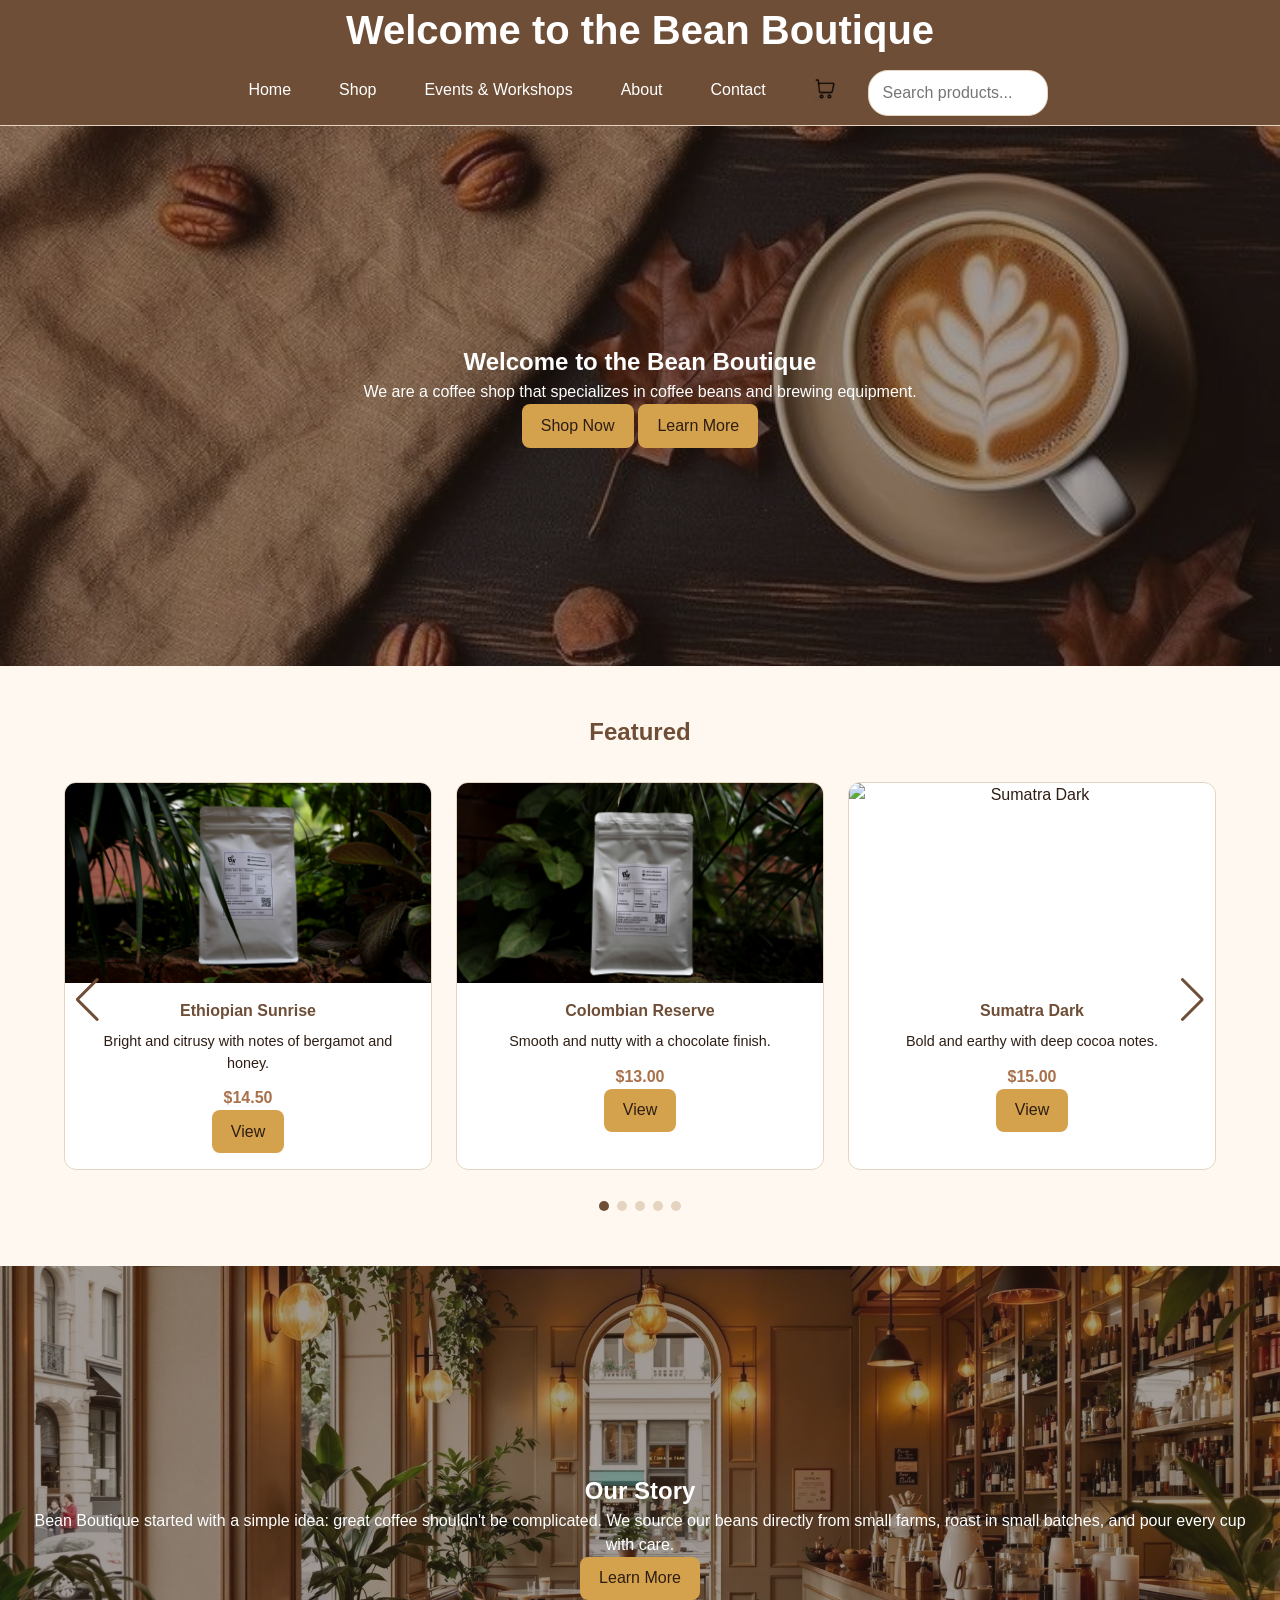
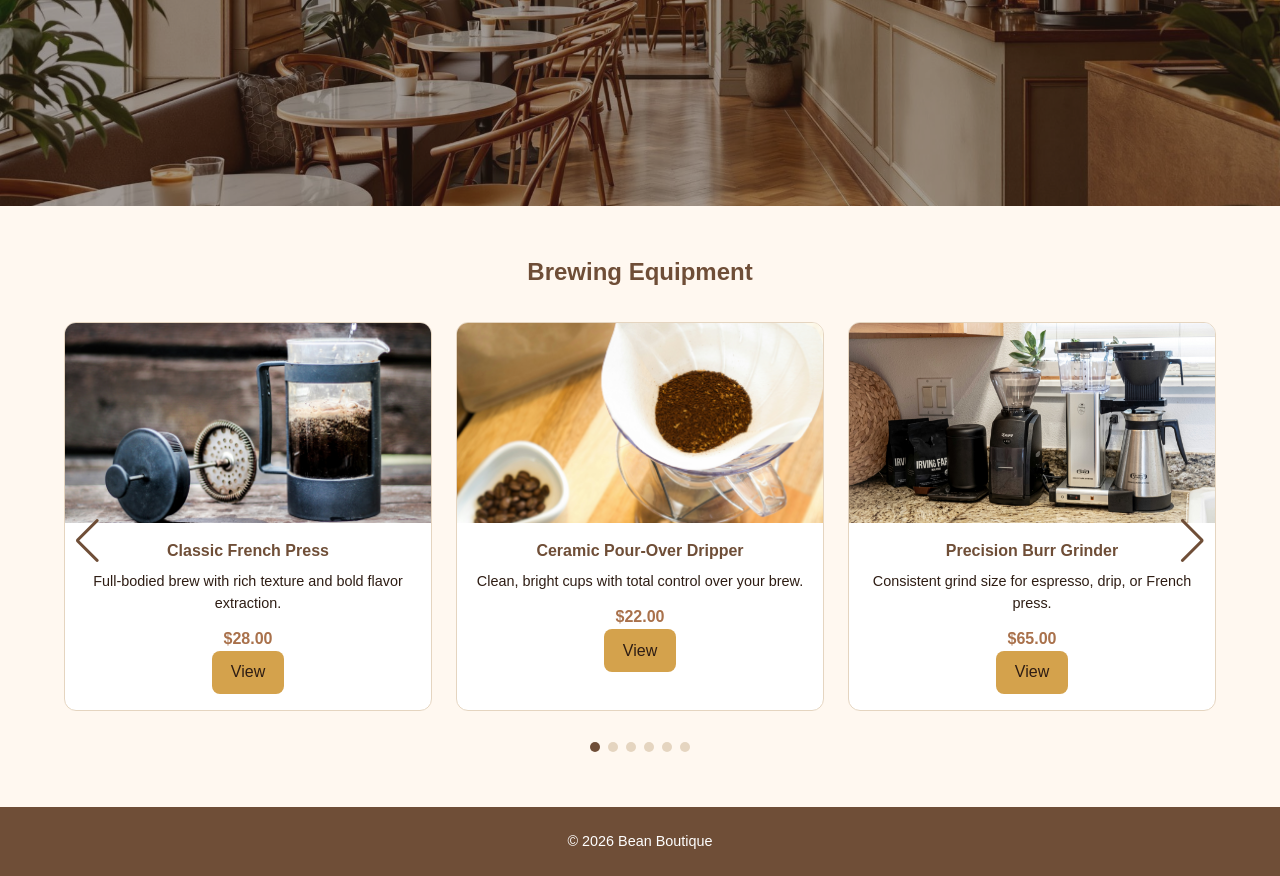
==== index.html @ f51b010d "first commit" ====
<!DOCTYPE html>
<html lang="en">
<head>
    <meta charset="UTF-8">
    <meta name="viewport" content="width=device-width, initial-scale=1.0">
    <title>Bean Boutique - Coffee Shop</title>
    <link rel="stylesheet" href="https://cdn.jsdelivr.net/npm/swiper@11/swiper-bundle.min.css">
    <link rel="stylesheet" href="style.css">
</head>
<body>
    <header class="site-header">
        <h1 class="header-title">Welcome to the Bean Boutique</h1>
        <nav>
            <ul>
                <li><a href="index.html">Home</a></li>
                <li class="dropdown">
                    <a href="shop.html">Shop</a>
                    <ul class="dropdown-menu">
                        <li><a href="shop.html#coffee-section">Coffee Beans</a></li>
                        <li><a href="shop.html#brew-section">Brewing Equipment</a></li>
                    </ul>
                </li>
                <li><a href="events.html">Events & Workshops</a></li>
                <li><a href="about.html">About</a></li>
                <li><a href="contact.html">Contact</a></li>
                <li>
                    <a href="cart.html" class="cart-link">
                        <img src="icons/cart.png" alt="Cart">
                        <span class="cart-badge">0</span>
                    </a>
                </li>
            </ul>
    
            <form id="shop-search-form" class="nav-search">
                <input type="text" id="shop-search" placeholder="Search products..." autocomplete="off">
            </form>
        </nav>
    </header>
<main>

    <section class="hero-section">
        <img src="images/cappuccino.jpg" alt="Hero Image" class="hero-image">
        <div class="hero-content">
            <h2 class="hero-title">Welcome to the Bean Boutique</h2>
            <p class="hero-description">We are a coffee shop that specializes in coffee beans and brewing equipment.</p>
            <a href="shop.html" class="hero-button">Shop Now</a>
            <a href="about.html" class="hero-button">Learn More</a>
        </div>
    </section>

    <section class="featured-section">
        <h2 class="feature-header">Featured</h2>

                    <!-- COFFEE SLIDE SHOW -->

            <div class="swiper featured-swiper">
                <div class="swiper-wrapper">

                    <div class="swiper-slide">
                        <div class="feature-card" data-id="ethiopian-sunrise">
                            <img src="images/ivan-yeo1.jpg" alt="Ethiopian Sunrise Coffee">
                            <h4 class="feature-cardtitle">Ethiopian Sunrise</h4>
                            <p class="feature-description">Bright and citrusy with notes of bergamot and honey.</p>
                            <p class="feature-price">$14.50</p>
                            <a href="shop.html" class="feature-button">View</a>
                        </div>
                    </div>

                    <div class="swiper-slide">
                        <div class="feature-card" data-id="colombian-reserve">
                            <img src="images/ivan-yeo2.jpg" alt="Colombian Reserve Coffee">
                            <h4 class="feature-cardtitle">Colombian Reserve</h4>
                            <p class="feature-description">Smooth and nutty with a chocolate finish.</p>
                            <p class="feature-price">$13.00</p>
                            <a href="shop.html" class="feature-button">View</a>
                        </div>
                    </div>

                    <div class="swiper-slide">
                        <div class="feature-card" data-id="sumatra-dark">
                            <img src="images/unsplash.jpg" alt="Sumatra Dark">
                            <h4 class="feature-cardtitle">Sumatra Dark</h4>
                            <p class="feature-description">Bold and earthy with deep cocoa notes.</p>
                            <p class="feature-price">$15.00</p>
                            <a href="shop.html" class="feature-button">View</a>
                        </div>
                    </div>

                    <div class="swiper-slide">
                        <div class="feature-card" data-id="house-blend">
                            <img src="images/battlecreek-coffee.jpg" alt="House Blend Coffee">
                            <h4 class="feature-cardtitle">House Blend</h4>
                            <p class="feature-description">Our signature blend — rich, smooth, and easy to drink any time of day.</p>
                            <p class="feature-price">$12.00</p>
                            <a href="shop.html" class="feature-button">View</a>
                        </div>
                    </div>

                    <div class="swiper-slide">
                        <div class="feature-card" data-id="decaf-delight">
                            <img src="images/battlecreek2.jpg" alt="Decaf Coffee">
                            <h4 class="feature-cardtitle">Decaf Delight</h4>
                            <p class="feature-description">All the flavor, none of the caffeine — smooth with a mellow sweetness.</p>
                            <p class="feature-price">$13.50</p>
                            <a href="shop.html" class="feature-button">View</a>
                        </div>
                    </div>
                </div>
                <div class="swiper-pagination"></div>
                <div class="swiper-button-prev"></div>
                <div class="swiper-button-next"></div>
            </div>
    </section>

    <section class="about-teaser">
        <img src="images/cozy-cafe.jpg" alt="Bean Boutique café interior" class="hero-image">
        <div class="hero-content">
            <h2 class="hero-title">Our Story</h2>
            <p class="hero-description">Bean Boutique started with a simple idea: great coffee shouldn't be complicated.
            We source our beans directly from small farms, roast in small batches, and pour every
            cup with care.</p>
            <a href="about.html" class="hero-button">Learn More</a>
        </div>
    </section>


    <section class="brew-section">
        <h2 class="feature-header">Brewing Equipment</h2>
    
        <div class="swiper brew-swiper">
            <div class="swiper-wrapper">

                <div class="swiper-slide">
                    <div class="feature-card" data-id="classic-french-press">
                        <img src="images/french-press.jpg" alt="Classic French Press">
                        <h4 class="feature-cardtitle">Classic French Press</h4>
                        <p class="feature-description">Full-bodied brew with rich texture and bold flavor extraction.</p>
                        <p class="feature-price">$28.00</p>
                        <a href="shop.html" class="feature-button">View</a>
                    </div>
                </div>


                <div class="swiper-slide">
                    <div class="feature-card" data-id="ceramic-pour-over-dripper">
                        <img src="images/pour-over.jpg" alt="Ceramic Pour-Over Dripper">
                        <h4 class="feature-cardtitle">Ceramic Pour-Over Dripper</h4>
                        <p class="feature-description">Clean, bright cups with total control over your brew.</p>
                        <p class="feature-price">$22.00</p>
                        <a href="shop.html" class="feature-button">View</a>
                    </div>
                </div>


                <div class="swiper-slide">
                    <div class="feature-card" data-id="precision-burr-grinder">
                        <img src="images/burr.jpg" alt="Precision Burr Grinder">
                        <h4 class="feature-cardtitle">Precision Burr Grinder</h4>
                        <p class="feature-description">Consistent grind size for espresso, drip, or French press.</p>
                        <p class="feature-price">$65.00</p>
                        <a href="shop.html" class="feature-button">View</a>
                    </div>
                </div>


                <div class="swiper-slide">
                    <div class="feature-card" data-id="compact-espresso-machine">
                        <img src="images/espresso-machine.jpg" alt="Compact Espresso Machine">
                        <h4 class="feature-cardtitle">Compact Espresso Machine</h4>
                        <p class="feature-description">Café-quality espresso and lattes from your own kitchen.</p>
                        <p class="feature-price">$189.00</p>
                        <a href="shop.html" class="feature-button">View</a>
                    </div>
                </div>


                <div class="swiper-slide">
                    <div class="feature-card" data-id="stovetop-moka-pot">
                        <img src="images/moka-pot.jpg" alt="Stovetop Moka Pot">
                        <h4 class="feature-cardtitle">Stovetop Moka Pot</h4>
                        <p class="feature-description">Strong, traditional Italian-style coffee on any stovetop.</p>
                        <p class="feature-price">$24.00</p>
                        <a href="shop.html" class="feature-button">View</a>
                    </div>
                </div>


                <div class="swiper-slide">
                    <div class="feature-card" data-id="digital-coffee-scale">
                        <img src="images/digital-scale.jpg" alt="Digital Coffee Scale">
                        <h4 class="feature-cardtitle">Digital Coffee Scale</h4>
                        <p class="feature-description">Nail your ratio every time for a perfectly balanced brew.</p>
                        <p class="feature-price">$19.00</p>
                        <a href="shop.html" class="feature-button">View</a>
                    </div>
                </div>
    
            </div>
    
            <div class="swiper-pagination"></div>
            <div class="swiper-button-prev"></div>
            <div class="swiper-button-next"></div>
        </div>
    </section>
</main>
<footer>
        <p>&copy; 2026 Bean Boutique</p>
</footer>


<script src="https://cdn.jsdelivr.net/npm/swiper@11/swiper-bundle.min.js"></script>
<script src="script.js"></script>
<script>
const featuredSwiper = new Swiper('.featured-swiper', {
    slidesPerView: 1,
    spaceBetween: 24,
    loop: true,
    noSwiping: true,
    noSwipingClass: 'feature-button',
    autoplay: {
        delay: 4000,
        disableOnInteraction: false,
    },
    pagination: {
        el: '.featured-swiper .swiper-pagination',
        clickable: true,
    },
    navigation: {
        nextEl: '.featured-swiper .swiper-button-next',
        prevEl: '.featured-swiper .swiper-button-prev',
    },
    breakpoints: {
        640: { slidesPerView: 2 },
        1024: { slidesPerView: 3 },
    },
});

const brewSwiper = new Swiper('.brew-swiper', {
    slidesPerView: 1,
    spaceBetween: 24,
    loop: true,
    noSwiping: true,
    noSwipingClass: 'feature-button',
    autoplay: {
        delay: 4000,
        disableOnInteraction: false,
    },
    pagination: {
        el: '.brew-swiper .swiper-pagination',
        clickable: true,
    },
    navigation: {
        nextEl: '.brew-swiper .swiper-button-next',
        prevEl: '.brew-swiper .swiper-button-prev',
    },
    breakpoints: {
        640: { slidesPerView: 2 },
        1024: { slidesPerView: 3 },
    },
});

</script>
</body>
</html>
---- style.css ----
/* STRUCTURE
0. Absolutes
1. Main functions (header, nav, main, footer)
2. Reusable components (buttons, cards, forms, etc.)
    2.1 Buttons
    2.2 Hero Section
    2.3 Dropdown Menu
    2.4 Featured Section
    2.5 Cart
    2.6 Shop
    2.7 About Teaser
    2.
3. Layout (grid, flexbox, etc.)
4. Page-specific styles (index, shop, events, about, contact)
5. Animations and transitions
6. Media queries for responsive design
7. Print styles
8. Accessibility features
9. Performance optimization */

/* GENERAL STYLES */

:root {
    --color-bg: #FFF8F0;
    --color-bg-alt: #F5EBDD;
    --color-text: #2E1D14;
    --color-primary: #6F4E37;
    --color-secondary: #C08552;
    --color-accent: #A9714B;
    --color-cta: #D4A24C;
    --color-white: #FFFFFF;
    --color-border: #E5D5C0;
    --color-danger: #B23A2E;
    --font-body: 'Montserrat', 'Satoshi', sans-serif;
}

body {
    background: var(--color-bg);
    color: var(--color-text);
    font-family: var(--font-body);
    line-height: 1.5;
    min-height: 100vh;
    display: flex;
    flex-direction: column;
}

img {
    max-width: 100%;
    display: block;
}

a {
    color: inherit;
    text-decoration: none;
}

main {
    flex: 1;
}

footer {
    text-align: center;
    padding: 1.5rem;
    background: var(--color-primary);
    color: var(--color-white);
    font-size: 0.9rem;
}

/* 0. RESET */
* {
    margin: 0;
    padding: 0;
    box-sizing: border-box;
}

html, body {
    width: 100%;
    overflow-x: hidden;
}

/* 1. MAIN FUNCTIONS (header, nav, main, footer) */

.site-header {
    position: sticky;
    top: 0;
    z-index: 50;
    display: flex;
    flex-direction: column;
    align-items: center;
    background: var(--color-primary);
    border-bottom: 1px solid var(--color-border);
}

.header-title {
    color: var(--color-white);
    font-size: 2.5rem;
    text-align: center;
    margin: 0;
}

nav {
    display: flex;
    align-items: center;
    justify-content: space-between;
    gap: 1rem;
    padding: 8px 16px;
}

.nav-search {
    flex-shrink: 0;
}

.nav-search input {
    padding: 0.5rem 0.9rem;
    border-radius: 20px;
    border: 1px solid var(--color-border);
    background: var(--color-white);
    color: var(--color-text);
    font: inherit;
    width: 180px;
    transition: width 0.3s ease, box-shadow 0.3s ease;
}

.nav-search input:focus {
    outline: none;
    width: 220px;
    box-shadow: 0 0 0 3px rgba(255, 255, 255, 0.25);
}

@media (max-width: 700px) {
    nav {
        flex-wrap: wrap;
        justify-content: center;
    }

    .nav-search input {
        width: 100%;
    }
}

nav ul {
    list-style: none;
    display: flex;
    gap: 16px;
    padding: 0;
    margin: 0;
}

nav li {
    position: relative;
}

nav a {
    color: var(--color-white);
    display: block;
    padding: 10px 16px;
}

.dropdown-menu {
    display: none;
    position: absolute;
    top: 100%;
    left: 0;
    min-width: 170px;
    background: var(--color-white);
    border: 1px solid var(--color-border);
    padding: 8px 0;
    z-index: 1000;
}

.dropdown-menu li {
    padding: 0;
}

.dropdown-menu a {
    display: block;
    padding: 8px 12px;
    color: var(--color-text);
}

.dropdown-menu a:hover {
    background: var(--color-bg-alt);
}

.dropdown:hover .dropdown-menu,
.dropdown:focus-within .dropdown-menu {
    display: block;
}

/* 2. REUSABLE COMPONENTS */

/*  Hero Section (shared with about-teaser) */

.hero-section,
.about-teaser {
    position: relative;
    min-height: 60vh;
    display: flex;
    align-items: center;
    justify-content: center;
    overflow: hidden;
}

.hero-image {
    position: absolute;
    inset: 0;
    width: 100%;
    height: 100%;
    object-fit: cover;
    z-index: 0;
}

.hero-section::after,
.about-teaser::after {
    content: "";
    position: absolute;
    inset: 0;
    background: rgba(46, 29, 20, 0.45);
    z-index: 1;
}

.hero-content {
    position: relative;
    z-index: 2;
    text-align: center;
    color: var(--color-white);
    padding: 2rem;
}

/*  Buttons */

.hero-button,
.feature-button {
    position: relative;
    z-index: 2;
    display: inline-block;
    padding: 0.6rem 1.2rem;
    background: var(--color-cta);
    color: var(--color-text);
    border: none;
    border-radius: 8px;
    cursor: pointer;
}

.hero-button:hover,
.feature-button:hover {
    background: var(--color-secondary);
    color: var(--color-white);
}

/*  Featured Section (shared: featured-section / brew-section) */

.featured-section,
.brew-section {
    padding: 3rem 1.5rem;
    max-width: 1200px;
    margin: 0 auto;
}

.feature-header {
    text-align: center;
    margin-bottom: 2rem;
    color: var(--color-primary);
}

.featured-swiper,
.brew-swiper {
    padding-bottom: 3rem;
    --swiper-theme-color: var(--color-primary);
    --swiper-navigation-color: var(--color-primary);
    --swiper-pagination-color: var(--color-primary);
    --swiper-pagination-bullet-inactive-color: var(--color-border);
    --swiper-pagination-bullet-inactive-opacity: 1;
    --swiper-pagination-bullet-size: 10px;
}

.featured-swiper .swiper-slide,
.brew-swiper .swiper-slide {
    height: auto;
}

.featured-swiper .swiper-pagination,
.brew-swiper .swiper-pagination {
    bottom: 0;
}

.featured-swiper .swiper-pagination-bullet,
.brew-swiper .swiper-pagination-bullet {
    background: var(--color-border);
    opacity: 1;
}

.featured-swiper .swiper-pagination-bullet-active,
.brew-swiper .swiper-pagination-bullet-active {
    background: var(--color-primary);
    opacity: 1;
}

.featured-swiper .swiper-button-prev,
.featured-swiper .swiper-button-next,
.brew-swiper .swiper-button-prev,
.brew-swiper .swiper-button-next {
    color: var(--color-primary);
}

/* Card style — shared by feature cards and shop cards */

.feature-card,
.shop-card {
    background: var(--color-white);
    border: 1px solid var(--color-border);
    border-radius: 12px;
    overflow: hidden;
    text-align: center;
    padding-bottom: 1rem;
    height: 100%;
}

.feature-card img,
.shop-card img {
    width: 100%;
    height: 200px;
    object-fit: cover;
}

.feature-cardtitle {
    margin: 1rem 0 0.5rem;
    color: var(--color-primary);
}

.feature-price {
    font-weight: bold;
    color: var(--color-accent);
}

.feature-description {
    font-size: 0.9rem;
    padding: 0 1rem;
    margin-bottom: 0.75rem;
}

/*  Shop */

.shop-section {
    padding: 3rem 1.5rem;
    max-width: 1200px;
    margin: 0 auto;
}

.shop-grid {
    display: grid;
    grid-template-columns: repeat(auto-fill, minmax(260px, 1fr));
    gap: 1.5rem;
}

.shop-title {
    margin: 1rem 0 0.25rem;
    color: var(--color-primary);
}

.shop-tag {
    font-size: 0.8rem;
    color: var(--color-accent);
    margin-bottom: 0.5rem;
}

.shop-description {
    font-size: 0.9rem;
    padding: 0 1rem;
    margin-bottom: 0.75rem;
}

/*  Cart */

.cart-link {
    position: relative;
    display: inline-block;
}

.cart-link img {
    width: 22px;
}

.cart-badge {
    position: absolute;
    top: 2px;
    right: 6px;
    display: none;
    align-items: center;
    justify-content: center;
    min-width: 16px;
    height: 16px;
    padding: 0 4px;
    border-radius: 50%;
    background: var(--color-cta);
    color: var(--color-text);
    font-size: 0.7rem;
    font-weight: bold;
    line-height: 1;
}

.cart-section {
    padding: 3rem 1.5rem;
    max-width: 1000px;
    margin: 0 auto;
}

.cart-empty {
    text-align: center;
    padding: 4rem 1rem;
}

.cart-empty p {
    font-size: 1.1rem;
    margin-bottom: 1.5rem;
    color: var(--color-accent);
}

.cart-table {
    width: 100%;
    border-collapse: collapse;
    background: var(--color-white);
    border: 1px solid var(--color-border);
    border-radius: 12px;
    overflow: hidden;
}

.cart-table th {
    text-align: left;
    background: var(--color-bg-alt);
    color: var(--color-primary);
    padding: 0.9rem 1rem;
    font-size: 0.85rem;
    text-transform: uppercase;
    letter-spacing: 0.03em;
}

.cart-table td {
    padding: 1rem;
    border-top: 1px solid var(--color-border);
    vertical-align: middle;
}

.cart-product {
    display: flex;
    align-items: center;
    gap: 0.75rem;
}

.cart-product img {
    width: 60px;
    height: 60px;
    object-fit: cover;
    border-radius: 8px;
}

.qty-stepper {
    display: inline-flex;
    align-items: center;
    gap: 0.6rem;
    border: 1px solid var(--color-border);
    border-radius: 8px;
    padding: 0.25rem 0.6rem;
}

.qty-btn {
    background: none;
    border: none;
    font-size: 1.1rem;
    color: var(--color-primary);
    cursor: pointer;
    line-height: 1;
    padding: 0.1rem 0.3rem;
}

.qty-btn:hover {
    color: var(--color-secondary);
}

.remove-btn {
    background: none;
    border: none;
    font-size: 1.3rem;
    color: var(--color-accent);
    cursor: pointer;
    line-height: 1;
}

.remove-btn:hover {
    color: var(--color-danger);
}

.cart-cards {
    display: none;
    flex-direction: column;
    gap: 1rem;
}

.cart-item-card {
    display: flex;
    gap: 1rem;
    background: var(--color-white);
    border: 1px solid var(--color-border);
    border-radius: 12px;
    padding: 1rem;
}

.cart-item-card img {
    width: 72px;
    height: 72px;
    object-fit: cover;
    border-radius: 8px;
    flex-shrink: 0;
}

.cart-item-card-details {
    flex: 1;
    display: flex;
    flex-direction: column;
    justify-content: space-between;
    gap: 0.5rem;
}

.cart-item-card-top {
    display: flex;
    justify-content: space-between;
    align-items: flex-start;
    gap: 0.5rem;
}

.cart-item-name {
    font-weight: 600;
    color: var(--color-primary);
}

.cart-item-card-bottom {
    display: flex;
    justify-content: space-between;
    align-items: center;
}

.cart-item-total {
    font-weight: bold;
    color: var(--color-accent);
}

.cart-summary {
    margin-top: 2rem;
    margin-left: auto;
    max-width: 320px;
    background: var(--color-bg-alt);
    border: 1px solid var(--color-border);
    border-radius: 12px;
    padding: 1.5rem;
}

.summary-row {
    display: flex;
    justify-content: space-between;
    padding: 0.4rem 0;
}

.summary-total {
    border-top: 1px solid var(--color-border);
    margin-top: 0.5rem;
    padding-top: 0.75rem;
    font-weight: bold;
    font-size: 1.1rem;
    color: var(--color-primary);
}

.checkout-btn {
    width: 100%;
    margin-top: 1rem;
    border: none;
    font: inherit;
    font-weight: 600;
    cursor: pointer;
}

#cart-toast {
    position: fixed;
    bottom: 24px;
    left: 50%;
    transform: translateX(-50%) translateY(20px);
    background: var(--color-primary);
    color: var(--color-white);
    padding: 0.8rem 1.5rem;
    border-radius: 8px;
    font-size: 0.9rem;
    opacity: 0;
    pointer-events: none;
    transition: opacity 0.3s ease, transform 0.3s ease;
    z-index: 1000;
}

#cart-toast.show {
    opacity: 1;
    transform: translateX(-50%) translateY(0);
    pointer-events: auto;
}


/* About Section */

.about-full {
    text-align: justify;
    padding: 3rem 1.5rem;
    max-width: 800px;
    margin: 0 auto;
}

.about-full h1 {
    color: var(--color-primary);
    margin-bottom: 1.5rem;
    text-align: center;
}

.about-full p {
    margin-bottom: 1rem;
}

.contact-teaser {
    padding: 3rem 1.5rem;
    text-align: center;
    background: var(--color-bg-alt);
}

.contact-teaser h2 {
    color: var(--color-primary);
    margin-bottom: 1rem;
}

.contact-teaser p {
    max-width: 500px;
    margin: 0 auto 1.5rem;
}

/*  Contact Form */

.contact-section {
    display: flex;
    flex-wrap: wrap;
    gap: 3rem;
    padding: 3rem 1.5rem;
    max-width: 1100px;
    margin: 0 auto;
}

.contact-info,
.contact-form {
    flex: 1;
    min-width: 280px;
}

.contact-form form {
    display: flex;
    flex-direction: column;
    gap: 1rem;
}

.contact-form label {
    display: block;
    margin-bottom: 0.3rem;
    font-weight: 600;
    color: var(--color-primary);
}

.contact-form input,
.contact-form textarea {
    width: 100%;
    padding: 0.7rem 0.9rem;
    border: 1px solid var(--color-border);
    border-radius: 8px;
    font: inherit;
    background: var(--color-white);
    color: var(--color-text);
}

.contact-form input:focus,
.contact-form textarea:focus {
    outline: none;
    border-color: var(--color-primary);
}

@media (max-width: 700px) {
    .contact-section {
        flex-direction: column;
    }
}

/* Events & Workshops */

.events-section {
    padding: 3rem 1.5rem;
    max-width: 900px;
    margin: 0 auto;
}

.events-list {
    display: flex;
    flex-direction: column;
    gap: 1.25rem;
}

.event-card {
    display: flex;
    align-items: center;
    gap: 1.5rem;
    background: var(--color-white);
    border: 1px solid var(--color-border);
    border-radius: 12px;
    padding: 1.25rem;
}

.event-date {
    display: flex;
    flex-direction: column;
    align-items: center;
    justify-content: center;
    flex-shrink: 0;
    width: 70px;
    height: 70px;
    background: var(--color-bg-alt);
    border-radius: 10px;
    color: var(--color-primary);
}

.event-day {
    font-size: 1.5rem;
    font-weight: bold;
    line-height: 1;
}

.event-month {
    font-size: 0.8rem;
    text-transform: uppercase;
    letter-spacing: 0.05em;
}

.event-details {
    flex: 1;
}

.event-title {
    margin: 0 0 0.25rem;
    color: var(--color-primary);
}

.event-meta {
    font-size: 0.85rem;
    color: var(--color-accent);
    margin: 0 0 0.5rem;
}

.event-description {
    margin: 0 0 0.5rem;
}

.event-spots {
    font-size: 0.85rem;
    font-weight: 600;
    color: var(--color-secondary);
}

.event-card .feature-button:disabled {
    background: var(--color-border);
    color: var(--color-text);
    cursor: not-allowed;
}

@media (max-width: 600px) {
    .event-card {
        flex-direction: column;
        align-items: flex-start;
        text-align: left;
    }

    .event-card .feature-button {
        width: 100%;
    }
}

/* Reusable form styling — use on any page with a form */
.styled-form {
    display: flex;
    flex-direction: column;
    gap: 1rem;
}

.styled-form label {
    display: block;
    margin-bottom: 0.3rem;
    font-weight: 600;
    color: var(--color-primary);
}

.styled-form input,
.styled-form textarea {
    width: 100%;
    padding: 0.7rem 0.9rem;
    border: 1px solid var(--color-border);
    border-radius: 8px;
    font: inherit;
    background: var(--color-white);
    color: var(--color-text);
}

.styled-form input:focus,
.styled-form textarea:focus {
    outline: none;
    border-color: var(--color-primary);
}

/* Checkout two-column layout */
.checkout-section {
    display: flex;
    flex-wrap: wrap;
    gap: 3rem;
    padding: 3rem 1.5rem;
    max-width: 1100px;
    margin: 0 auto;
}

.checkout-form-col {
    flex: 2;
    min-width: 280px;
}

.checkout-summary-col {
    flex: 1;
    min-width: 260px;
}

.checkout-summary-col h4 {
    color: var(--color-primary);
    margin-bottom: 1rem;
}

#checkout-items {
    margin-bottom: 1rem;
}

@media (max-width: 700px) {
    .checkout-section {
        flex-direction: column-reverse;
    }
}

/* Special Offers */

.offers-section {
    padding: 3rem 1.5rem;
    max-width: 1200px;
    margin: 0 auto;
}

.offers-hero {
    text-align: center;
    margin-bottom: 2.5rem;
}

.offers-hero h1 {
    color: var(--color-primary);
    margin-bottom: 0.5rem;
}

.offers-grid {
    display: grid;
    grid-template-columns: repeat(auto-fit, minmax(260px, 1fr));
    gap: 1.5rem;
}

.offer-card {
    position: relative;
    background: var(--color-white);
    border: 1px solid var(--color-border);
    border-radius: 12px;
    overflow: hidden;
    text-align: center;
    padding-bottom: 1rem;
}

.offer-card img {
    width: 100%;
    height: 200px;
    object-fit: cover;
}

.offer-badge {
    position: absolute;
    top: 12px;
    left: 12px;
    z-index: 2;
    background: var(--color-cta);
    color: var(--color-text);
    font-size: 0.75rem;
    font-weight: bold;
    padding: 0.3rem 0.7rem;
    border-radius: 20px;
}

.offer-expiry {
    font-size: 0.8rem;
    color: var(--color-accent);
    margin-bottom: 0.75rem;
}

/* Search BaR */

.shop-search-wrap {
    display: flex;
    align-items: center;
    gap: 8px;
    max-width: 420px;
    margin: 10px auto;
}

#shop-search {
    flex: 1;
    padding: 10px 14px;
    border: 1px solid var(--color-border);
    border-radius: 20px;
}

.search-btn {
    width: 40px;
    height: 40px;
    border: 1px solid var(--color-border);
    border-radius: 50%;
    background: var(--color-white);
    display: grid;
    place-items: center;
    cursor: pointer;
}

.search-btn img {
    width: 18px;
    height: 18px;
    object-fit: contain;
}

/* Search filtering helpers (used by script.js) */
.hide {
    display: none;
}

.no-results {
    display: none;
    text-align: center;
    padding: 1rem 1.5rem;
    color: var(--color-accent);
    font-weight: 600;
}

/* Subscriptions */

.subscriptions-section {
    padding: 3rem 1.5rem;
    max-width: 1100px;
    margin: 0 auto;
}

.subscriptions-hero {
    text-align: center;
    margin-bottom: 2.5rem;
}

.subscriptions-hero h1 {
    color: var(--color-primary);
    margin-bottom: 0.5rem;
}

.subscription-tiers {
    display: grid;
    grid-template-columns: repeat(auto-fit, minmax(260px, 1fr));
    gap: 1.5rem;
    align-items: start;
}

.sub-card {
    position: relative;
    background: var(--color-white);
    border: 1px solid var(--color-border);
    border-radius: 12px;
    padding: 2rem 1.5rem;
    text-align: center;
}

.sub-popular {
    border: 2px solid var(--color-cta);
    transform: scale(1.03);
}

.sub-badge {
    position: absolute;
    top: -12px;
    left: 50%;
    transform: translateX(-50%);
    background: var(--color-cta);
    color: var(--color-text);
    font-size: 0.75rem;
    font-weight: bold;
    padding: 0.3rem 0.9rem;
    border-radius: 20px;
}

.sub-name {
    color: var(--color-primary);
    margin-bottom: 0.5rem;
}

.sub-price {
    font-size: 2rem;
    font-weight: bold;
    color: var(--color-accent);
    margin-bottom: 1.5rem;
}

.sub-price span {
    font-size: 0.9rem;
    font-weight: normal;
    color: var(--color-text);
}

.sub-features {
    list-style: none;
    padding: 0;
    margin: 0 0 1.5rem;
    text-align: left;
}

.sub-features li {
    padding: 0.5rem 0;
    border-bottom: 1px solid var(--color-border);
}

.sub-features li:last-child {
    border-bottom: none;
}

@media (max-width: 700px) {
    .sub-popular {
        transform: none;
    }
}

/* 6. MEDIA QUERIES */

@media (max-width: 640px) {
    .cart-table {
        display: none;
    }

    .cart-cards {
        display: flex;
    }

    .cart-summary {
        max-width: none;
    }
}
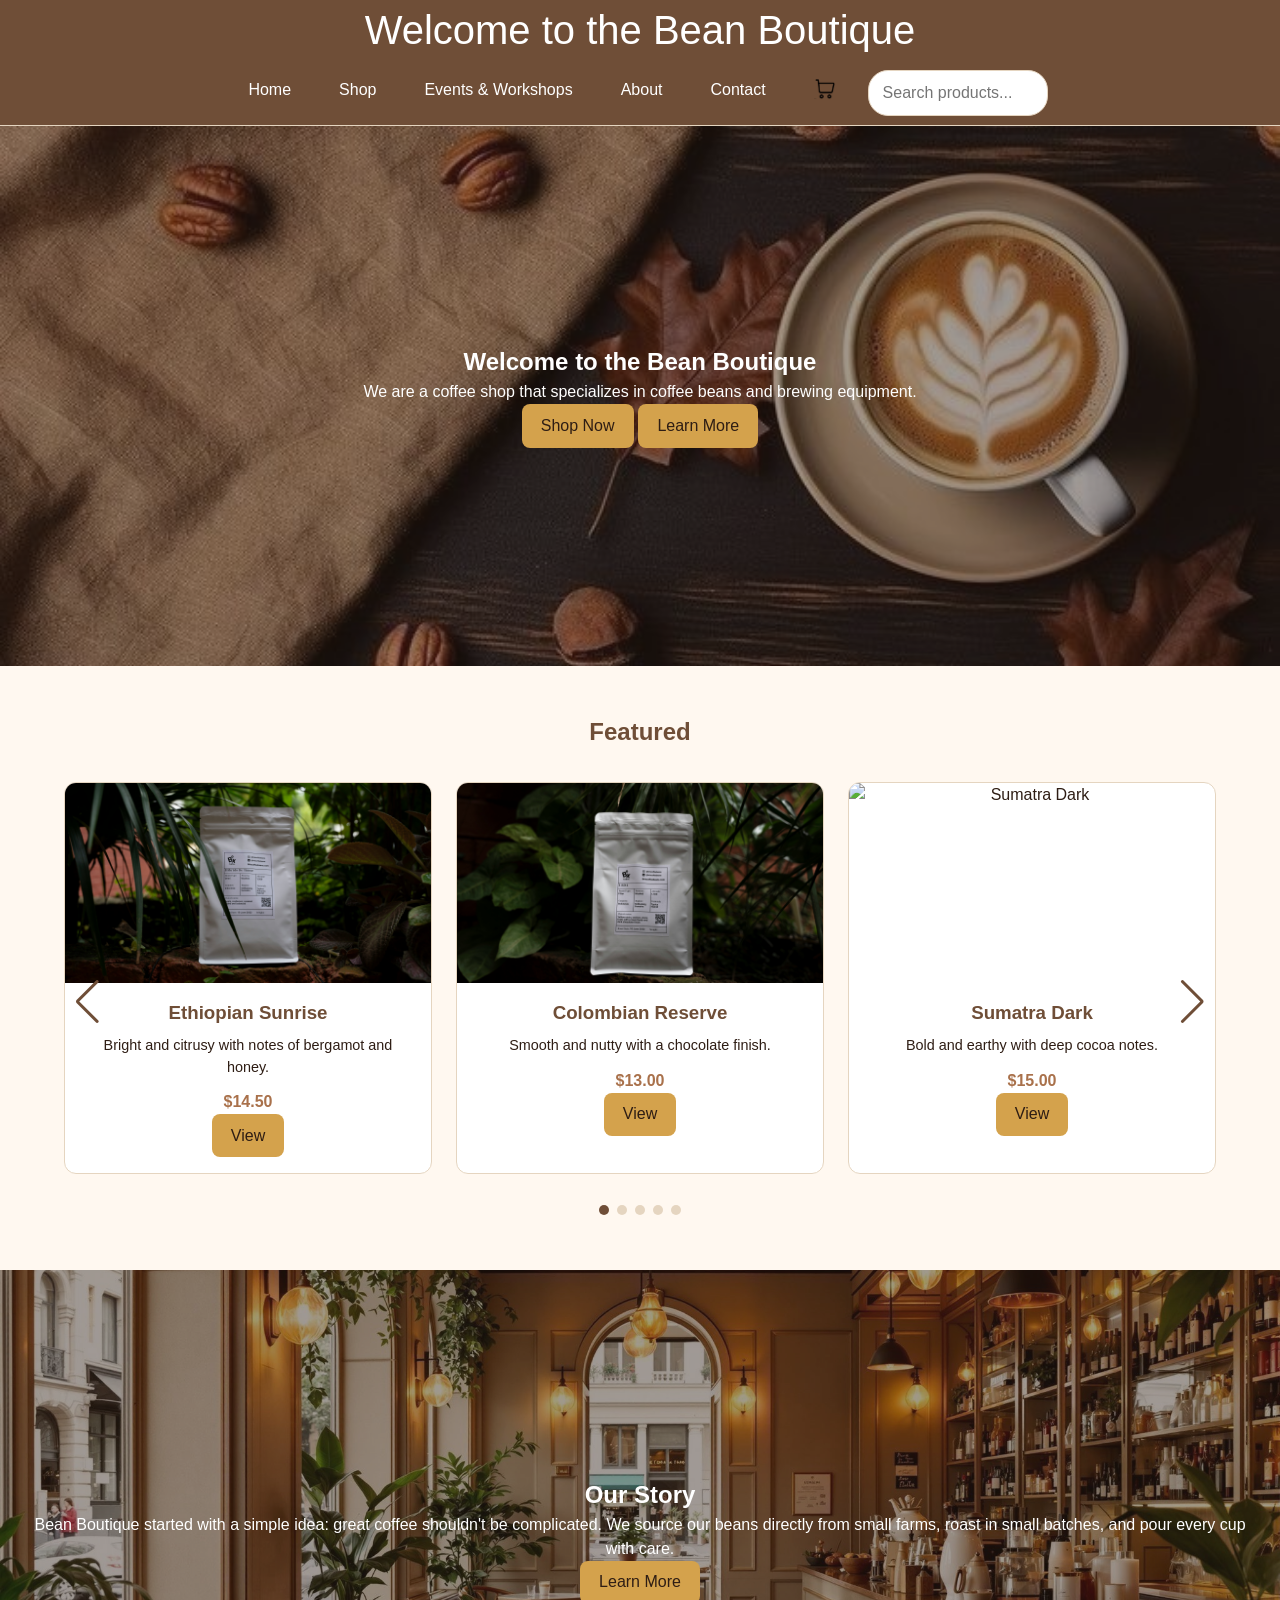
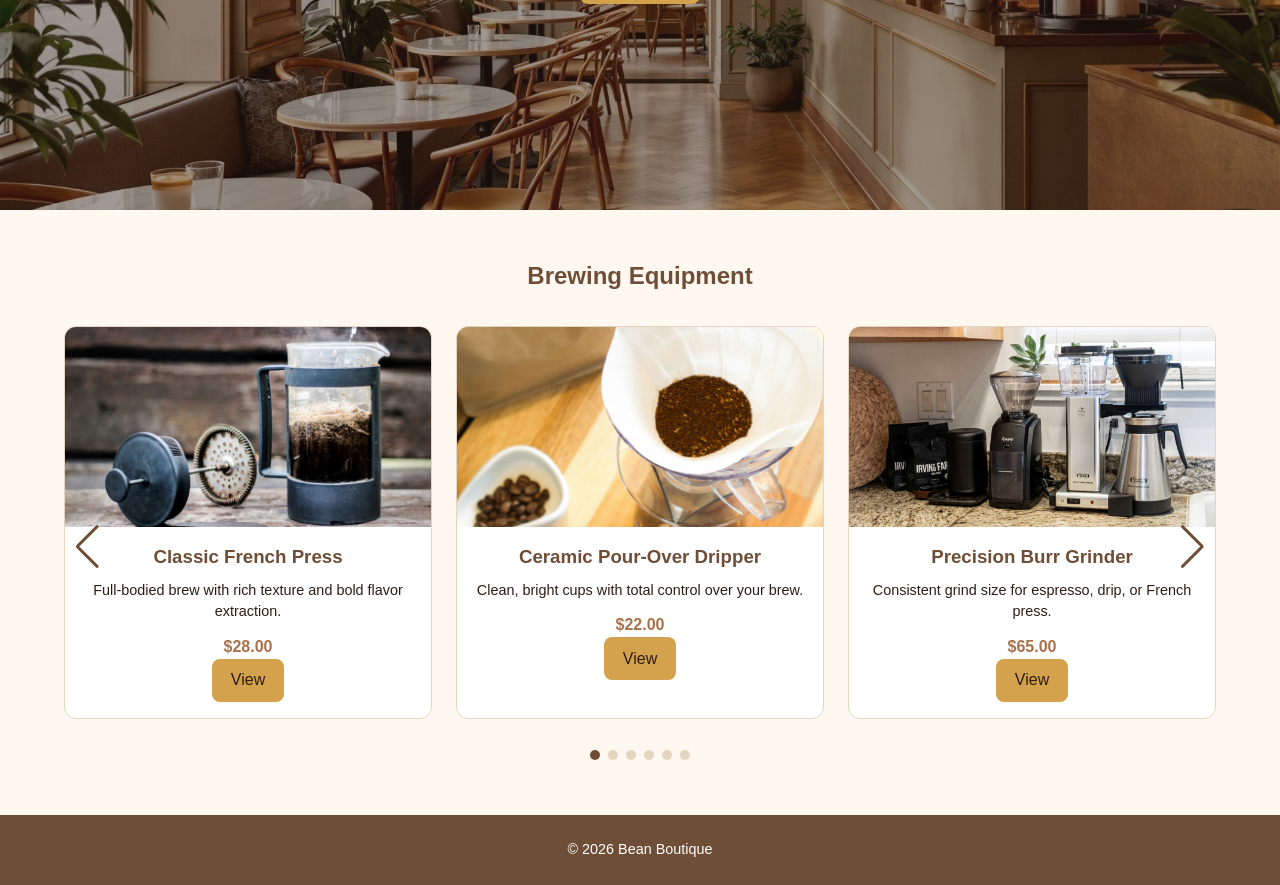
==== commit 2be2f565: "Update Website" ====
--- a/index.html
+++ b/index.html
@@ -9,7 +9,7 @@
 </head>
 <body>
     <header class="site-header">
-        <h1 class="header-title">Welcome to the Bean Boutique</h1>
+        <p class="header-title">Welcome to the Bean Boutique</p>
         <nav>
             <ul>
                 <li><a href="index.html">Home</a></li>
@@ -41,7 +41,7 @@
     <section class="hero-section">
         <img src="images/cappuccino.jpg" alt="Hero Image" class="hero-image">
         <div class="hero-content">
-            <h2 class="hero-title">Welcome to the Bean Boutique</h2>
+            <h1 class="hero-title">Welcome to the Bean Boutique</h1>
             <p class="hero-description">We are a coffee shop that specializes in coffee beans and brewing equipment.</p>
             <a href="shop.html" class="hero-button">Shop Now</a>
             <a href="about.html" class="hero-button">Learn More</a>
@@ -59,7 +59,7 @@
                     <div class="swiper-slide">
                         <div class="feature-card" data-id="ethiopian-sunrise">
                             <img src="images/ivan-yeo1.jpg" alt="Ethiopian Sunrise Coffee">
-                            <h4 class="feature-cardtitle">Ethiopian Sunrise</h4>
+                            <h3 class="feature-cardtitle">Ethiopian Sunrise</h3>
                             <p class="feature-description">Bright and citrusy with notes of bergamot and honey.</p>
                             <p class="feature-price">$14.50</p>
                             <a href="shop.html" class="feature-button">View</a>
@@ -69,7 +69,7 @@
                     <div class="swiper-slide">
                         <div class="feature-card" data-id="colombian-reserve">
                             <img src="images/ivan-yeo2.jpg" alt="Colombian Reserve Coffee">
-                            <h4 class="feature-cardtitle">Colombian Reserve</h4>
+                            <h3 class="feature-cardtitle">Colombian Reserve</h3>
                             <p class="feature-description">Smooth and nutty with a chocolate finish.</p>
                             <p class="feature-price">$13.00</p>
                             <a href="shop.html" class="feature-button">View</a>
@@ -79,7 +79,7 @@
                     <div class="swiper-slide">
                         <div class="feature-card" data-id="sumatra-dark">
                             <img src="images/unsplash.jpg" alt="Sumatra Dark">
-                            <h4 class="feature-cardtitle">Sumatra Dark</h4>
+                            <h3 class="feature-cardtitle">Sumatra Dark</h3>
                             <p class="feature-description">Bold and earthy with deep cocoa notes.</p>
                             <p class="feature-price">$15.00</p>
                             <a href="shop.html" class="feature-button">View</a>
@@ -89,7 +89,7 @@
                     <div class="swiper-slide">
                         <div class="feature-card" data-id="house-blend">
                             <img src="images/battlecreek-coffee.jpg" alt="House Blend Coffee">
-                            <h4 class="feature-cardtitle">House Blend</h4>
+                            <h3 class="feature-cardtitle">House Blend</h3>
                             <p class="feature-description">Our signature blend — rich, smooth, and easy to drink any time of day.</p>
                             <p class="feature-price">$12.00</p>
                             <a href="shop.html" class="feature-button">View</a>
@@ -99,7 +99,7 @@
                     <div class="swiper-slide">
                         <div class="feature-card" data-id="decaf-delight">
                             <img src="images/battlecreek2.jpg" alt="Decaf Coffee">
-                            <h4 class="feature-cardtitle">Decaf Delight</h4>
+                            <h3 class="feature-cardtitle">Decaf Delight</h3>
                             <p class="feature-description">All the flavor, none of the caffeine — smooth with a mellow sweetness.</p>
                             <p class="feature-price">$13.50</p>
                             <a href="shop.html" class="feature-button">View</a>
@@ -133,7 +133,7 @@
                 <div class="swiper-slide">
                     <div class="feature-card" data-id="classic-french-press">
                         <img src="images/french-press.jpg" alt="Classic French Press">
-                        <h4 class="feature-cardtitle">Classic French Press</h4>
+                        <h3 class="feature-cardtitle">Classic French Press</h3>
                         <p class="feature-description">Full-bodied brew with rich texture and bold flavor extraction.</p>
                         <p class="feature-price">$28.00</p>
                         <a href="shop.html" class="feature-button">View</a>
@@ -144,7 +144,7 @@
                 <div class="swiper-slide">
                     <div class="feature-card" data-id="ceramic-pour-over-dripper">
                         <img src="images/pour-over.jpg" alt="Ceramic Pour-Over Dripper">
-                        <h4 class="feature-cardtitle">Ceramic Pour-Over Dripper</h4>
+                        <h3 class="feature-cardtitle">Ceramic Pour-Over Dripper</h3>
                         <p class="feature-description">Clean, bright cups with total control over your brew.</p>
                         <p class="feature-price">$22.00</p>
                         <a href="shop.html" class="feature-button">View</a>
@@ -155,7 +155,7 @@
                 <div class="swiper-slide">
                     <div class="feature-card" data-id="precision-burr-grinder">
                         <img src="images/burr.jpg" alt="Precision Burr Grinder">
-                        <h4 class="feature-cardtitle">Precision Burr Grinder</h4>
+                        <h3 class="feature-cardtitle">Precision Burr Grinder</h3>
                         <p class="feature-description">Consistent grind size for espresso, drip, or French press.</p>
                         <p class="feature-price">$65.00</p>
                         <a href="shop.html" class="feature-button">View</a>
@@ -166,7 +166,7 @@
                 <div class="swiper-slide">
                     <div class="feature-card" data-id="compact-espresso-machine">
                         <img src="images/espresso-machine.jpg" alt="Compact Espresso Machine">
-                        <h4 class="feature-cardtitle">Compact Espresso Machine</h4>
+                        <h3 class="feature-cardtitle">Compact Espresso Machine</h3>
                         <p class="feature-description">Café-quality espresso and lattes from your own kitchen.</p>
                         <p class="feature-price">$189.00</p>
                         <a href="shop.html" class="feature-button">View</a>
@@ -177,7 +177,7 @@
                 <div class="swiper-slide">
                     <div class="feature-card" data-id="stovetop-moka-pot">
                         <img src="images/moka-pot.jpg" alt="Stovetop Moka Pot">
-                        <h4 class="feature-cardtitle">Stovetop Moka Pot</h4>
+                        <h3 class="feature-cardtitle">Stovetop Moka Pot</h3>
                         <p class="feature-description">Strong, traditional Italian-style coffee on any stovetop.</p>
                         <p class="feature-price">$24.00</p>
                         <a href="shop.html" class="feature-button">View</a>
@@ -188,7 +188,7 @@
                 <div class="swiper-slide">
                     <div class="feature-card" data-id="digital-coffee-scale">
                         <img src="images/digital-scale.jpg" alt="Digital Coffee Scale">
-                        <h4 class="feature-cardtitle">Digital Coffee Scale</h4>
+                        <h3 class="feature-cardtitle">Digital Coffee Scale</h3>
                         <p class="feature-description">Nail your ratio every time for a perfectly balanced brew.</p>
                         <p class="feature-price">$19.00</p>
                         <a href="shop.html" class="feature-button">View</a>
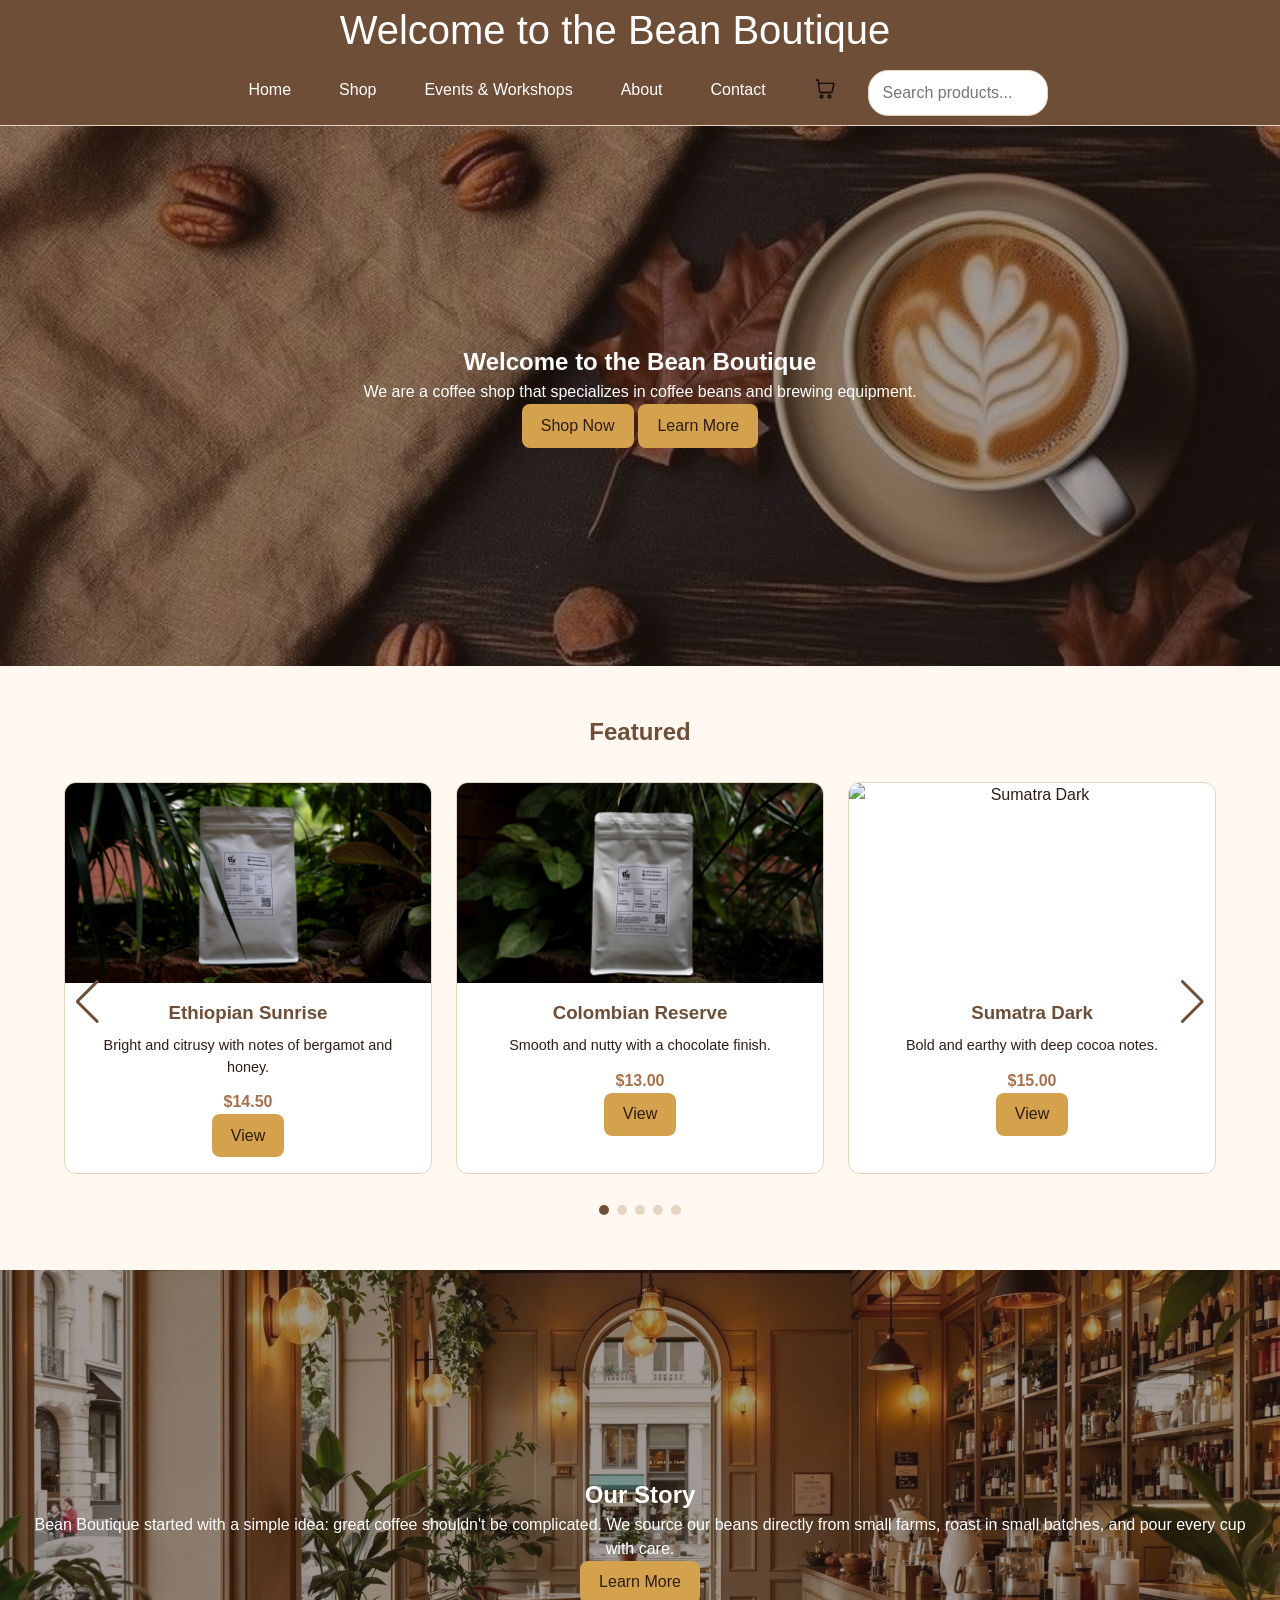
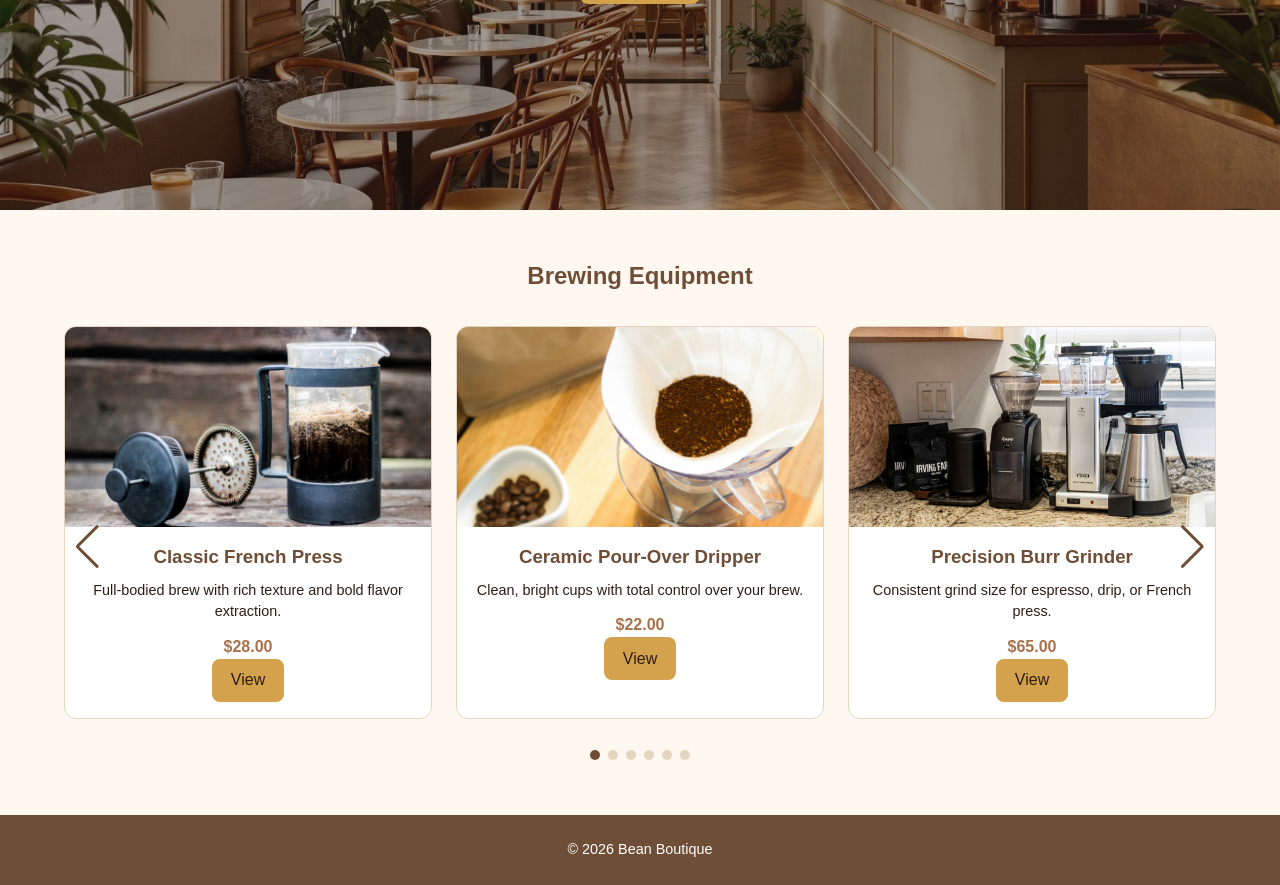
==== commit 85ef06b7: "Add files via upload" ====
--- a/index.html
+++ b/index.html
@@ -1,264 +1,269 @@
-<!DOCTYPE html>
-<html lang="en">
-<head>
-    <meta charset="UTF-8">
-    <meta name="viewport" content="width=device-width, initial-scale=1.0">
-    <title>Bean Boutique - Coffee Shop</title>
-    <link rel="stylesheet" href="https://cdn.jsdelivr.net/npm/swiper@11/swiper-bundle.min.css">
-    <link rel="stylesheet" href="style.css">
-</head>
-<body>
-    <header class="site-header">
-        <p class="header-title">Welcome to the Bean Boutique</p>
-        <nav>
-            <ul>
-                <li><a href="index.html">Home</a></li>
-                <li class="dropdown">
-                    <a href="shop.html">Shop</a>
-                    <ul class="dropdown-menu">
-                        <li><a href="shop.html#coffee-section">Coffee Beans</a></li>
-                        <li><a href="shop.html#brew-section">Brewing Equipment</a></li>
-                    </ul>
-                </li>
-                <li><a href="events.html">Events & Workshops</a></li>
-                <li><a href="about.html">About</a></li>
-                <li><a href="contact.html">Contact</a></li>
-                <li>
-                    <a href="cart.html" class="cart-link">
-                        <img src="icons/cart.png" alt="Cart">
-                        <span class="cart-badge">0</span>
-                    </a>
-                </li>
-            </ul>
-    
-            <form id="shop-search-form" class="nav-search">
-                <input type="text" id="shop-search" placeholder="Search products..." autocomplete="off">
-            </form>
-        </nav>
-    </header>
-<main>
-
-    <section class="hero-section">
-        <img src="images/cappuccino.jpg" alt="Hero Image" class="hero-image">
-        <div class="hero-content">
-            <h1 class="hero-title">Welcome to the Bean Boutique</h1>
-            <p class="hero-description">We are a coffee shop that specializes in coffee beans and brewing equipment.</p>
-            <a href="shop.html" class="hero-button">Shop Now</a>
-            <a href="about.html" class="hero-button">Learn More</a>
-        </div>
-    </section>
-
-    <section class="featured-section">
-        <h2 class="feature-header">Featured</h2>
-
-                    <!-- COFFEE SLIDE SHOW -->
-
-            <div class="swiper featured-swiper">
-                <div class="swiper-wrapper">
-
-                    <div class="swiper-slide">
-                        <div class="feature-card" data-id="ethiopian-sunrise">
-                            <img src="images/ivan-yeo1.jpg" alt="Ethiopian Sunrise Coffee">
-                            <h3 class="feature-cardtitle">Ethiopian Sunrise</h3>
-                            <p class="feature-description">Bright and citrusy with notes of bergamot and honey.</p>
-                            <p class="feature-price">$14.50</p>
-                            <a href="shop.html" class="feature-button">View</a>
-                        </div>
-                    </div>
-
-                    <div class="swiper-slide">
-                        <div class="feature-card" data-id="colombian-reserve">
-                            <img src="images/ivan-yeo2.jpg" alt="Colombian Reserve Coffee">
-                            <h3 class="feature-cardtitle">Colombian Reserve</h3>
-                            <p class="feature-description">Smooth and nutty with a chocolate finish.</p>
-                            <p class="feature-price">$13.00</p>
-                            <a href="shop.html" class="feature-button">View</a>
-                        </div>
-                    </div>
-
-                    <div class="swiper-slide">
-                        <div class="feature-card" data-id="sumatra-dark">
-                            <img src="images/unsplash.jpg" alt="Sumatra Dark">
-                            <h3 class="feature-cardtitle">Sumatra Dark</h3>
-                            <p class="feature-description">Bold and earthy with deep cocoa notes.</p>
-                            <p class="feature-price">$15.00</p>
-                            <a href="shop.html" class="feature-button">View</a>
-                        </div>
-                    </div>
-
-                    <div class="swiper-slide">
-                        <div class="feature-card" data-id="house-blend">
-                            <img src="images/battlecreek-coffee.jpg" alt="House Blend Coffee">
-                            <h3 class="feature-cardtitle">House Blend</h3>
-                            <p class="feature-description">Our signature blend — rich, smooth, and easy to drink any time of day.</p>
-                            <p class="feature-price">$12.00</p>
-                            <a href="shop.html" class="feature-button">View</a>
-                        </div>
-                    </div>
-
-                    <div class="swiper-slide">
-                        <div class="feature-card" data-id="decaf-delight">
-                            <img src="images/battlecreek2.jpg" alt="Decaf Coffee">
-                            <h3 class="feature-cardtitle">Decaf Delight</h3>
-                            <p class="feature-description">All the flavor, none of the caffeine — smooth with a mellow sweetness.</p>
-                            <p class="feature-price">$13.50</p>
-                            <a href="shop.html" class="feature-button">View</a>
-                        </div>
-                    </div>
-                </div>
-                <div class="swiper-pagination"></div>
-                <div class="swiper-button-prev"></div>
-                <div class="swiper-button-next"></div>
-            </div>
-    </section>
-
-    <section class="about-teaser">
-        <img src="images/cozy-cafe.jpg" alt="Bean Boutique café interior" class="hero-image">
-        <div class="hero-content">
-            <h2 class="hero-title">Our Story</h2>
-            <p class="hero-description">Bean Boutique started with a simple idea: great coffee shouldn't be complicated.
-            We source our beans directly from small farms, roast in small batches, and pour every
-            cup with care.</p>
-            <a href="about.html" class="hero-button">Learn More</a>
-        </div>
-    </section>
-
-
-    <section class="brew-section">
-        <h2 class="feature-header">Brewing Equipment</h2>
-    
-        <div class="swiper brew-swiper">
-            <div class="swiper-wrapper">
-
-                <div class="swiper-slide">
-                    <div class="feature-card" data-id="classic-french-press">
-                        <img src="images/french-press.jpg" alt="Classic French Press">
-                        <h3 class="feature-cardtitle">Classic French Press</h3>
-                        <p class="feature-description">Full-bodied brew with rich texture and bold flavor extraction.</p>
-                        <p class="feature-price">$28.00</p>
-                        <a href="shop.html" class="feature-button">View</a>
-                    </div>
-                </div>
-
-
-                <div class="swiper-slide">
-                    <div class="feature-card" data-id="ceramic-pour-over-dripper">
-                        <img src="images/pour-over.jpg" alt="Ceramic Pour-Over Dripper">
-                        <h3 class="feature-cardtitle">Ceramic Pour-Over Dripper</h3>
-                        <p class="feature-description">Clean, bright cups with total control over your brew.</p>
-                        <p class="feature-price">$22.00</p>
-                        <a href="shop.html" class="feature-button">View</a>
-                    </div>
-                </div>
-
-
-                <div class="swiper-slide">
-                    <div class="feature-card" data-id="precision-burr-grinder">
-                        <img src="images/burr.jpg" alt="Precision Burr Grinder">
-                        <h3 class="feature-cardtitle">Precision Burr Grinder</h3>
-                        <p class="feature-description">Consistent grind size for espresso, drip, or French press.</p>
-                        <p class="feature-price">$65.00</p>
-                        <a href="shop.html" class="feature-button">View</a>
-                    </div>
-                </div>
-
-
-                <div class="swiper-slide">
-                    <div class="feature-card" data-id="compact-espresso-machine">
-                        <img src="images/espresso-machine.jpg" alt="Compact Espresso Machine">
-                        <h3 class="feature-cardtitle">Compact Espresso Machine</h3>
-                        <p class="feature-description">Café-quality espresso and lattes from your own kitchen.</p>
-                        <p class="feature-price">$189.00</p>
-                        <a href="shop.html" class="feature-button">View</a>
-                    </div>
-                </div>
-
-
-                <div class="swiper-slide">
-                    <div class="feature-card" data-id="stovetop-moka-pot">
-                        <img src="images/moka-pot.jpg" alt="Stovetop Moka Pot">
-                        <h3 class="feature-cardtitle">Stovetop Moka Pot</h3>
-                        <p class="feature-description">Strong, traditional Italian-style coffee on any stovetop.</p>
-                        <p class="feature-price">$24.00</p>
-                        <a href="shop.html" class="feature-button">View</a>
-                    </div>
-                </div>
-
-
-                <div class="swiper-slide">
-                    <div class="feature-card" data-id="digital-coffee-scale">
-                        <img src="images/digital-scale.jpg" alt="Digital Coffee Scale">
-                        <h3 class="feature-cardtitle">Digital Coffee Scale</h3>
-                        <p class="feature-description">Nail your ratio every time for a perfectly balanced brew.</p>
-                        <p class="feature-price">$19.00</p>
-                        <a href="shop.html" class="feature-button">View</a>
-                    </div>
-                </div>
-    
-            </div>
-    
-            <div class="swiper-pagination"></div>
-            <div class="swiper-button-prev"></div>
-            <div class="swiper-button-next"></div>
-        </div>
-    </section>
-</main>
-<footer>
-        <p>&copy; 2026 Bean Boutique</p>
-</footer>
-
-
-<script src="https://cdn.jsdelivr.net/npm/swiper@11/swiper-bundle.min.js"></script>
-<script src="script.js"></script>
-<script>
-const featuredSwiper = new Swiper('.featured-swiper', {
-    slidesPerView: 1,
-    spaceBetween: 24,
-    loop: true,
-    noSwiping: true,
-    noSwipingClass: 'feature-button',
-    autoplay: {
-        delay: 4000,
-        disableOnInteraction: false,
-    },
-    pagination: {
-        el: '.featured-swiper .swiper-pagination',
-        clickable: true,
-    },
-    navigation: {
-        nextEl: '.featured-swiper .swiper-button-next',
-        prevEl: '.featured-swiper .swiper-button-prev',
-    },
-    breakpoints: {
-        640: { slidesPerView: 2 },
-        1024: { slidesPerView: 3 },
-    },
-});
-
-const brewSwiper = new Swiper('.brew-swiper', {
-    slidesPerView: 1,
-    spaceBetween: 24,
-    loop: true,
-    noSwiping: true,
-    noSwipingClass: 'feature-button',
-    autoplay: {
-        delay: 4000,
-        disableOnInteraction: false,
-    },
-    pagination: {
-        el: '.brew-swiper .swiper-pagination',
-        clickable: true,
-    },
-    navigation: {
-        nextEl: '.brew-swiper .swiper-button-next',
-        prevEl: '.brew-swiper .swiper-button-prev',
-    },
-    breakpoints: {
-        640: { slidesPerView: 2 },
-        1024: { slidesPerView: 3 },
-    },
-});
-
-</script>
-</body>
-</html>
+<!DOCTYPE html>
+<html lang="en">
+<head>
+    <meta charset="UTF-8">
+    <meta name="viewport" content="width=device-width, initial-scale=1.0">
+    <title>Bean Boutique - Coffee Shop</title>
+    <link rel="stylesheet" href="https://cdn.jsdelivr.net/npm/swiper@11/swiper-bundle.min.css">
+    <link rel="stylesheet" href="style.css">
+</head>
+<body>
+    <header class="site-header">
+        <p class="header-title">Welcome to the Bean Boutique</p>
+        <button type="button" id="nav-toggle" class="nav-toggle" aria-label="Toggle navigation" aria-expanded="false">
+            <span></span>
+            <span></span>
+            <span></span>
+        </button>
+        <nav>
+            <ul>
+                <li><a href="index.html">Home</a></li>
+                <li class="dropdown">
+                    <a href="shop.html">Shop</a>
+                    <ul class="dropdown-menu">
+                        <li><a href="shop.html#coffee-section">Coffee Beans</a></li>
+                        <li><a href="shop.html#brew-section">Brewing Equipment</a></li>
+                    </ul>
+                </li>
+                <li><a href="events.html">Events & Workshops</a></li>
+                <li><a href="about.html">About</a></li>
+                <li><a href="contact.html">Contact</a></li>
+                <li>
+                    <a href="cart.html" class="cart-link">
+                        <img src="icons/cart.png" alt="Cart">
+                        <span class="cart-badge">0</span>
+                    </a>
+                </li>
+            </ul>
+    
+            <form id="shop-search-form" class="nav-search">
+                <input type="text" id="shop-search" placeholder="Search products..." autocomplete="off">
+            </form>
+        </nav>
+    </header>
+<main>
+
+    <section class="hero-section">
+        <img src="images/cappuccino.jpg" alt="Hero Image" class="hero-image">
+        <div class="hero-content">
+            <h1 class="hero-title">Welcome to the Bean Boutique</h1>
+            <p class="hero-description">We are a coffee shop that specializes in coffee beans and brewing equipment.</p>
+            <a href="shop.html" class="hero-button">Shop Now</a>
+            <a href="about.html" class="hero-button">Learn More</a>
+        </div>
+    </section>
+
+    <section class="featured-section">
+        <h2 class="feature-header">Featured</h2>
+
+                    <!-- COFFEE SLIDE SHOW -->
+
+            <div class="swiper featured-swiper">
+                <div class="swiper-wrapper">
+
+                    <div class="swiper-slide">
+                        <div class="feature-card" data-id="ethiopian-sunrise">
+                            <img src="images/ivan-yeo1.jpg" alt="Ethiopian Sunrise Coffee">
+                            <h3 class="feature-cardtitle">Ethiopian Sunrise</h3>
+                            <p class="feature-description">Bright and citrusy with notes of bergamot and honey.</p>
+                            <p class="feature-price">$14.50</p>
+                            <a href="shop.html" class="feature-button">View</a>
+                        </div>
+                    </div>
+
+                    <div class="swiper-slide">
+                        <div class="feature-card" data-id="colombian-reserve">
+                            <img src="images/ivan-yeo2.jpg" alt="Colombian Reserve Coffee">
+                            <h3 class="feature-cardtitle">Colombian Reserve</h3>
+                            <p class="feature-description">Smooth and nutty with a chocolate finish.</p>
+                            <p class="feature-price">$13.00</p>
+                            <a href="shop.html" class="feature-button">View</a>
+                        </div>
+                    </div>
+
+                    <div class="swiper-slide">
+                        <div class="feature-card" data-id="sumatra-dark">
+                            <img src="images/unsplash.jpg" alt="Sumatra Dark">
+                            <h3 class="feature-cardtitle">Sumatra Dark</h3>
+                            <p class="feature-description">Bold and earthy with deep cocoa notes.</p>
+                            <p class="feature-price">$15.00</p>
+                            <a href="shop.html" class="feature-button">View</a>
+                        </div>
+                    </div>
+
+                    <div class="swiper-slide">
+                        <div class="feature-card" data-id="house-blend">
+                            <img src="images/battlecreek-coffee.jpg" alt="House Blend Coffee">
+                            <h3 class="feature-cardtitle">House Blend</h3>
+                            <p class="feature-description">Our signature blend — rich, smooth, and easy to drink any time of day.</p>
+                            <p class="feature-price">$12.00</p>
+                            <a href="shop.html" class="feature-button">View</a>
+                        </div>
+                    </div>
+
+                    <div class="swiper-slide">
+                        <div class="feature-card" data-id="decaf-delight">
+                            <img src="images/battlecreek2.jpg" alt="Decaf Coffee">
+                            <h3 class="feature-cardtitle">Decaf Delight</h3>
+                            <p class="feature-description">All the flavor, none of the caffeine — smooth with a mellow sweetness.</p>
+                            <p class="feature-price">$13.50</p>
+                            <a href="shop.html" class="feature-button">View</a>
+                        </div>
+                    </div>
+                </div>
+                <div class="swiper-pagination"></div>
+                <div class="swiper-button-prev"></div>
+                <div class="swiper-button-next"></div>
+            </div>
+    </section>
+
+    <section class="about-teaser">
+        <img src="images/cozy-cafe.jpg" alt="Bean Boutique café interior" class="hero-image">
+        <div class="hero-content">
+            <h2 class="hero-title">Our Story</h2>
+            <p class="hero-description">Bean Boutique started with a simple idea: great coffee shouldn't be complicated.
+            We source our beans directly from small farms, roast in small batches, and pour every
+            cup with care.</p>
+            <a href="about.html" class="hero-button">Learn More</a>
+        </div>
+    </section>
+
+
+    <section class="brew-section">
+        <h2 class="feature-header">Brewing Equipment</h2>
+    
+        <div class="swiper brew-swiper">
+            <div class="swiper-wrapper">
+
+                <div class="swiper-slide">
+                    <div class="feature-card" data-id="classic-french-press">
+                        <img src="images/french-press.jpg" alt="Classic French Press">
+                        <h3 class="feature-cardtitle">Classic French Press</h3>
+                        <p class="feature-description">Full-bodied brew with rich texture and bold flavor extraction.</p>
+                        <p class="feature-price">$28.00</p>
+                        <a href="shop.html" class="feature-button">View</a>
+                    </div>
+                </div>
+
+
+                <div class="swiper-slide">
+                    <div class="feature-card" data-id="ceramic-pour-over-dripper">
+                        <img src="images/pour-over.jpg" alt="Ceramic Pour-Over Dripper">
+                        <h3 class="feature-cardtitle">Ceramic Pour-Over Dripper</h3>
+                        <p class="feature-description">Clean, bright cups with total control over your brew.</p>
+                        <p class="feature-price">$22.00</p>
+                        <a href="shop.html" class="feature-button">View</a>
+                    </div>
+                </div>
+
+
+                <div class="swiper-slide">
+                    <div class="feature-card" data-id="precision-burr-grinder">
+                        <img src="images/burr.jpg" alt="Precision Burr Grinder">
+                        <h3 class="feature-cardtitle">Precision Burr Grinder</h3>
+                        <p class="feature-description">Consistent grind size for espresso, drip, or French press.</p>
+                        <p class="feature-price">$65.00</p>
+                        <a href="shop.html" class="feature-button">View</a>
+                    </div>
+                </div>
+
+
+                <div class="swiper-slide">
+                    <div class="feature-card" data-id="compact-espresso-machine">
+                        <img src="images/espresso-machine.jpg" alt="Compact Espresso Machine">
+                        <h3 class="feature-cardtitle">Compact Espresso Machine</h3>
+                        <p class="feature-description">Café-quality espresso and lattes from your own kitchen.</p>
+                        <p class="feature-price">$189.00</p>
+                        <a href="shop.html" class="feature-button">View</a>
+                    </div>
+                </div>
+
+
+                <div class="swiper-slide">
+                    <div class="feature-card" data-id="stovetop-moka-pot">
+                        <img src="images/moka-pot.jpg" alt="Stovetop Moka Pot">
+                        <h3 class="feature-cardtitle">Stovetop Moka Pot</h3>
+                        <p class="feature-description">Strong, traditional Italian-style coffee on any stovetop.</p>
+                        <p class="feature-price">$24.00</p>
+                        <a href="shop.html" class="feature-button">View</a>
+                    </div>
+                </div>
+
+
+                <div class="swiper-slide">
+                    <div class="feature-card" data-id="digital-coffee-scale">
+                        <img src="images/digital-scale.jpg" alt="Digital Coffee Scale">
+                        <h3 class="feature-cardtitle">Digital Coffee Scale</h3>
+                        <p class="feature-description">Nail your ratio every time for a perfectly balanced brew.</p>
+                        <p class="feature-price">$19.00</p>
+                        <a href="shop.html" class="feature-button">View</a>
+                    </div>
+                </div>
+    
+            </div>
+    
+            <div class="swiper-pagination"></div>
+            <div class="swiper-button-prev"></div>
+            <div class="swiper-button-next"></div>
+        </div>
+    </section>
+</main>
+<footer>
+        <p>&copy; 2026 Bean Boutique</p>
+</footer>
+
+
+<script src="https://cdn.jsdelivr.net/npm/swiper@11/swiper-bundle.min.js"></script>
+<script src="script.js"></script>
+<script>
+const featuredSwiper = new Swiper('.featured-swiper', {
+    slidesPerView: 1,
+    spaceBetween: 24,
+    loop: true,
+    noSwiping: true,
+    noSwipingClass: 'feature-button',
+    autoplay: {
+        delay: 4000,
+        disableOnInteraction: false,
+    },
+    pagination: {
+        el: '.featured-swiper .swiper-pagination',
+        clickable: true,
+    },
+    navigation: {
+        nextEl: '.featured-swiper .swiper-button-next',
+        prevEl: '.featured-swiper .swiper-button-prev',
+    },
+    breakpoints: {
+        640: { slidesPerView: 2 },
+        1024: { slidesPerView: 3 },
+    },
+});
+
+const brewSwiper = new Swiper('.brew-swiper', {
+    slidesPerView: 1,
+    spaceBetween: 24,
+    loop: true,
+    noSwiping: true,
+    noSwipingClass: 'feature-button',
+    autoplay: {
+        delay: 4000,
+        disableOnInteraction: false,
+    },
+    pagination: {
+        el: '.brew-swiper .swiper-pagination',
+        clickable: true,
+    },
+    navigation: {
+        nextEl: '.brew-swiper .swiper-button-next',
+        prevEl: '.brew-swiper .swiper-button-prev',
+    },
+    breakpoints: {
+        640: { slidesPerView: 2 },
+        1024: { slidesPerView: 3 },
+    },
+});
+
+</script>
+</body>
+</html>
--- a/style.css
+++ b/style.css
@@ -1,1062 +1,1169 @@
-/* STRUCTURE
-0. Absolutes
-1. Main functions (header, nav, main, footer)
-2. Reusable components (buttons, cards, forms, etc.)
-    2.1 Buttons
-    2.2 Hero Section
-    2.3 Dropdown Menu
-    2.4 Featured Section
-    2.5 Cart
-    2.6 Shop
-    2.7 About Teaser
-    2.
-3. Layout (grid, flexbox, etc.)
-4. Page-specific styles (index, shop, events, about, contact)
-5. Animations and transitions
-6. Media queries for responsive design
-7. Print styles
-8. Accessibility features
-9. Performance optimization */
-
-/* GENERAL STYLES */
-
-:root {
-    --color-bg: #FFF8F0;
-    --color-bg-alt: #F5EBDD;
-    --color-text: #2E1D14;
-    --color-primary: #6F4E37;
-    --color-secondary: #C08552;
-    --color-accent: #A9714B;
-    --color-cta: #D4A24C;
-    --color-white: #FFFFFF;
-    --color-border: #E5D5C0;
-    --color-danger: #B23A2E;
-    --font-body: 'Montserrat', 'Satoshi', sans-serif;
-}
-
-body {
-    background: var(--color-bg);
-    color: var(--color-text);
-    font-family: var(--font-body);
-    line-height: 1.5;
-    min-height: 100vh;
-    display: flex;
-    flex-direction: column;
-}
-
-img {
-    max-width: 100%;
-    display: block;
-}
-
-a {
-    color: inherit;
-    text-decoration: none;
-}
-
-main {
-    flex: 1;
-}
-
-footer {
-    text-align: center;
-    padding: 1.5rem;
-    background: var(--color-primary);
-    color: var(--color-white);
-    font-size: 0.9rem;
-}
-
-/* 0. RESET */
-* {
-    margin: 0;
-    padding: 0;
-    box-sizing: border-box;
-}
-
-html, body {
-    width: 100%;
-    overflow-x: hidden;
-}
-
-/* 1. MAIN FUNCTIONS (header, nav, main, footer) */
-
-.site-header {
-    position: sticky;
-    top: 0;
-    z-index: 50;
-    display: flex;
-    flex-direction: column;
-    align-items: center;
-    background: var(--color-primary);
-    border-bottom: 1px solid var(--color-border);
-}
-
-.header-title {
-    color: var(--color-white);
-    font-size: 2.5rem;
-    text-align: center;
-    margin: 0;
-}
-
-nav {
-    display: flex;
-    align-items: center;
-    justify-content: space-between;
-    gap: 1rem;
-    padding: 8px 16px;
-}
-
-.nav-search {
-    flex-shrink: 0;
-}
-
-.nav-search input {
-    padding: 0.5rem 0.9rem;
-    border-radius: 20px;
-    border: 1px solid var(--color-border);
-    background: var(--color-white);
-    color: var(--color-text);
-    font: inherit;
-    width: 180px;
-    transition: width 0.3s ease, box-shadow 0.3s ease;
-}
-
-.nav-search input:focus {
-    outline: none;
-    width: 220px;
-    box-shadow: 0 0 0 3px rgba(255, 255, 255, 0.25);
-}
-
-@media (max-width: 700px) {
-    nav {
-        flex-wrap: wrap;
-        justify-content: center;
-    }
-
-    .nav-search input {
-        width: 100%;
-    }
-}
-
-nav ul {
-    list-style: none;
-    display: flex;
-    gap: 16px;
-    padding: 0;
-    margin: 0;
-}
-
-nav li {
-    position: relative;
-}
-
-nav a {
-    color: var(--color-white);
-    display: block;
-    padding: 10px 16px;
-}
-
-.dropdown-menu {
-    display: none;
-    position: absolute;
-    top: 100%;
-    left: 0;
-    min-width: 170px;
-    background: var(--color-white);
-    border: 1px solid var(--color-border);
-    padding: 8px 0;
-    z-index: 1000;
-}
-
-.dropdown-menu li {
-    padding: 0;
-}
-
-.dropdown-menu a {
-    display: block;
-    padding: 8px 12px;
-    color: var(--color-text);
-}
-
-.dropdown-menu a:hover {
-    background: var(--color-bg-alt);
-}
-
-.dropdown:hover .dropdown-menu,
-.dropdown:focus-within .dropdown-menu {
-    display: block;
-}
-
-/* 2. REUSABLE COMPONENTS */
-
-/*  Hero Section (shared with about-teaser) */
-
-.hero-section,
-.about-teaser {
-    position: relative;
-    min-height: 60vh;
-    display: flex;
-    align-items: center;
-    justify-content: center;
-    overflow: hidden;
-}
-
-.hero-image {
-    position: absolute;
-    inset: 0;
-    width: 100%;
-    height: 100%;
-    object-fit: cover;
-    z-index: 0;
-}
-
-.hero-section::after,
-.about-teaser::after {
-    content: "";
-    position: absolute;
-    inset: 0;
-    background: rgba(46, 29, 20, 0.45);
-    z-index: 1;
-}
-
-.hero-content {
-    position: relative;
-    z-index: 2;
-    text-align: center;
-    color: var(--color-white);
-    padding: 2rem;
-}
-
-/*  Buttons */
-
-.hero-button,
-.feature-button {
-    position: relative;
-    z-index: 2;
-    display: inline-block;
-    padding: 0.6rem 1.2rem;
-    background: var(--color-cta);
-    color: var(--color-text);
-    border: none;
-    border-radius: 8px;
-    cursor: pointer;
-}
-
-.hero-button:hover,
-.feature-button:hover {
-    background: var(--color-secondary);
-    color: var(--color-white);
-}
-
-/*  Featured Section (shared: featured-section / brew-section) */
-
-.featured-section,
-.brew-section {
-    padding: 3rem 1.5rem;
-    max-width: 1200px;
-    margin: 0 auto;
-}
-
-.feature-header {
-    text-align: center;
-    margin-bottom: 2rem;
-    color: var(--color-primary);
-}
-
-.featured-swiper,
-.brew-swiper {
-    padding-bottom: 3rem;
-    --swiper-theme-color: var(--color-primary);
-    --swiper-navigation-color: var(--color-primary);
-    --swiper-pagination-color: var(--color-primary);
-    --swiper-pagination-bullet-inactive-color: var(--color-border);
-    --swiper-pagination-bullet-inactive-opacity: 1;
-    --swiper-pagination-bullet-size: 10px;
-}
-
-.featured-swiper .swiper-slide,
-.brew-swiper .swiper-slide {
-    height: auto;
-}
-
-.featured-swiper .swiper-pagination,
-.brew-swiper .swiper-pagination {
-    bottom: 0;
-}
-
-.featured-swiper .swiper-pagination-bullet,
-.brew-swiper .swiper-pagination-bullet {
-    background: var(--color-border);
-    opacity: 1;
-}
-
-.featured-swiper .swiper-pagination-bullet-active,
-.brew-swiper .swiper-pagination-bullet-active {
-    background: var(--color-primary);
-    opacity: 1;
-}
-
-.featured-swiper .swiper-button-prev,
-.featured-swiper .swiper-button-next,
-.brew-swiper .swiper-button-prev,
-.brew-swiper .swiper-button-next {
-    color: var(--color-primary);
-}
-
-/* Card style — shared by feature cards and shop cards */
-
-.feature-card,
-.shop-card {
-    background: var(--color-white);
-    border: 1px solid var(--color-border);
-    border-radius: 12px;
-    overflow: hidden;
-    text-align: center;
-    padding-bottom: 1rem;
-    height: 100%;
-}
-
-.feature-card img,
-.shop-card img {
-    width: 100%;
-    height: 200px;
-    object-fit: cover;
-}
-
-.feature-cardtitle {
-    margin: 1rem 0 0.5rem;
-    color: var(--color-primary);
-}
-
-.feature-price {
-    font-weight: bold;
-    color: var(--color-accent);
-}
-
-.feature-description {
-    font-size: 0.9rem;
-    padding: 0 1rem;
-    margin-bottom: 0.75rem;
-}
-
-/*  Shop */
-
-.shop-section {
-    padding: 3rem 1.5rem;
-    max-width: 1200px;
-    margin: 0 auto;
-}
-
-.shop-grid {
-    display: grid;
-    grid-template-columns: repeat(auto-fill, minmax(260px, 1fr));
-    gap: 1.5rem;
-}
-
-.shop-title {
-    margin: 1rem 0 0.25rem;
-    color: var(--color-primary);
-}
-
-.shop-tag {
-    font-size: 0.8rem;
-    color: var(--color-accent);
-    margin-bottom: 0.5rem;
-}
-
-.shop-description {
-    font-size: 0.9rem;
-    padding: 0 1rem;
-    margin-bottom: 0.75rem;
-}
-
-/*  Cart */
-
-.cart-link {
-    position: relative;
-    display: inline-block;
-}
-
-.cart-link img {
-    width: 22px;
-}
-
-.cart-badge {
-    position: absolute;
-    top: 2px;
-    right: 6px;
-    display: none;
-    align-items: center;
-    justify-content: center;
-    min-width: 16px;
-    height: 16px;
-    padding: 0 4px;
-    border-radius: 50%;
-    background: var(--color-cta);
-    color: var(--color-text);
-    font-size: 0.7rem;
-    font-weight: bold;
-    line-height: 1;
-}
-
-.cart-section {
-    padding: 3rem 1.5rem;
-    max-width: 1000px;
-    margin: 0 auto;
-}
-
-.cart-empty {
-    text-align: center;
-    padding: 4rem 1rem;
-}
-
-.cart-empty p {
-    font-size: 1.1rem;
-    margin-bottom: 1.5rem;
-    color: var(--color-accent);
-}
-
-.cart-table {
-    width: 100%;
-    border-collapse: collapse;
-    background: var(--color-white);
-    border: 1px solid var(--color-border);
-    border-radius: 12px;
-    overflow: hidden;
-}
-
-.cart-table th {
-    text-align: left;
-    background: var(--color-bg-alt);
-    color: var(--color-primary);
-    padding: 0.9rem 1rem;
-    font-size: 0.85rem;
-    text-transform: uppercase;
-    letter-spacing: 0.03em;
-}
-
-.cart-table td {
-    padding: 1rem;
-    border-top: 1px solid var(--color-border);
-    vertical-align: middle;
-}
-
-.cart-product {
-    display: flex;
-    align-items: center;
-    gap: 0.75rem;
-}
-
-.cart-product img {
-    width: 60px;
-    height: 60px;
-    object-fit: cover;
-    border-radius: 8px;
-}
-
-.qty-stepper {
-    display: inline-flex;
-    align-items: center;
-    gap: 0.6rem;
-    border: 1px solid var(--color-border);
-    border-radius: 8px;
-    padding: 0.25rem 0.6rem;
-}
-
-.qty-btn {
-    background: none;
-    border: none;
-    font-size: 1.1rem;
-    color: var(--color-primary);
-    cursor: pointer;
-    line-height: 1;
-    padding: 0.1rem 0.3rem;
-}
-
-.qty-btn:hover {
-    color: var(--color-secondary);
-}
-
-.remove-btn {
-    background: none;
-    border: none;
-    font-size: 1.3rem;
-    color: var(--color-accent);
-    cursor: pointer;
-    line-height: 1;
-}
-
-.remove-btn:hover {
-    color: var(--color-danger);
-}
-
-.cart-cards {
-    display: none;
-    flex-direction: column;
-    gap: 1rem;
-}
-
-.cart-item-card {
-    display: flex;
-    gap: 1rem;
-    background: var(--color-white);
-    border: 1px solid var(--color-border);
-    border-radius: 12px;
-    padding: 1rem;
-}
-
-.cart-item-card img {
-    width: 72px;
-    height: 72px;
-    object-fit: cover;
-    border-radius: 8px;
-    flex-shrink: 0;
-}
-
-.cart-item-card-details {
-    flex: 1;
-    display: flex;
-    flex-direction: column;
-    justify-content: space-between;
-    gap: 0.5rem;
-}
-
-.cart-item-card-top {
-    display: flex;
-    justify-content: space-between;
-    align-items: flex-start;
-    gap: 0.5rem;
-}
-
-.cart-item-name {
-    font-weight: 600;
-    color: var(--color-primary);
-}
-
-.cart-item-card-bottom {
-    display: flex;
-    justify-content: space-between;
-    align-items: center;
-}
-
-.cart-item-total {
-    font-weight: bold;
-    color: var(--color-accent);
-}
-
-.cart-summary {
-    margin-top: 2rem;
-    margin-left: auto;
-    max-width: 320px;
-    background: var(--color-bg-alt);
-    border: 1px solid var(--color-border);
-    border-radius: 12px;
-    padding: 1.5rem;
-}
-
-.summary-row {
-    display: flex;
-    justify-content: space-between;
-    padding: 0.4rem 0;
-}
-
-.summary-total {
-    border-top: 1px solid var(--color-border);
-    margin-top: 0.5rem;
-    padding-top: 0.75rem;
-    font-weight: bold;
-    font-size: 1.1rem;
-    color: var(--color-primary);
-}
-
-.checkout-btn {
-    width: 100%;
-    margin-top: 1rem;
-    border: none;
-    font: inherit;
-    font-weight: 600;
-    cursor: pointer;
-}
-
-#cart-toast {
-    position: fixed;
-    bottom: 24px;
-    left: 50%;
-    transform: translateX(-50%) translateY(20px);
-    background: var(--color-primary);
-    color: var(--color-white);
-    padding: 0.8rem 1.5rem;
-    border-radius: 8px;
-    font-size: 0.9rem;
-    opacity: 0;
-    pointer-events: none;
-    transition: opacity 0.3s ease, transform 0.3s ease;
-    z-index: 1000;
-}
-
-#cart-toast.show {
-    opacity: 1;
-    transform: translateX(-50%) translateY(0);
-    pointer-events: auto;
-}
-
-
-/* About Section */
-
-.about-full {
-    text-align: justify;
-    padding: 3rem 1.5rem;
-    max-width: 800px;
-    margin: 0 auto;
-}
-
-.about-full h1 {
-    color: var(--color-primary);
-    margin-bottom: 1.5rem;
-    text-align: center;
-}
-
-.about-full p {
-    margin-bottom: 1rem;
-}
-
-.contact-teaser {
-    padding: 3rem 1.5rem;
-    text-align: center;
-    background: var(--color-bg-alt);
-}
-
-.contact-teaser h2 {
-    color: var(--color-primary);
-    margin-bottom: 1rem;
-}
-
-.contact-teaser p {
-    max-width: 500px;
-    margin: 0 auto 1.5rem;
-}
-
-/*  Contact Form */
-
-.contact-section {
-    display: flex;
-    flex-wrap: wrap;
-    gap: 3rem;
-    padding: 3rem 1.5rem;
-    max-width: 1100px;
-    margin: 0 auto;
-}
-
-.contact-info,
-.contact-form {
-    flex: 1;
-    min-width: 280px;
-}
-
-.contact-form form {
-    display: flex;
-    flex-direction: column;
-    gap: 1rem;
-}
-
-.contact-form label {
-    display: block;
-    margin-bottom: 0.3rem;
-    font-weight: 600;
-    color: var(--color-primary);
-}
-
-.contact-form input,
-.contact-form textarea {
-    width: 100%;
-    padding: 0.7rem 0.9rem;
-    border: 1px solid var(--color-border);
-    border-radius: 8px;
-    font: inherit;
-    background: var(--color-white);
-    color: var(--color-text);
-}
-
-.contact-form input:focus,
-.contact-form textarea:focus {
-    outline: none;
-    border-color: var(--color-primary);
-}
-
-@media (max-width: 700px) {
-    .contact-section {
-        flex-direction: column;
-    }
-}
-
-/* Events & Workshops */
-
-.events-section {
-    padding: 3rem 1.5rem;
-    max-width: 900px;
-    margin: 0 auto;
-}
-
-.events-list {
-    display: flex;
-    flex-direction: column;
-    gap: 1.25rem;
-}
-
-.event-card {
-    display: flex;
-    align-items: center;
-    gap: 1.5rem;
-    background: var(--color-white);
-    border: 1px solid var(--color-border);
-    border-radius: 12px;
-    padding: 1.25rem;
-}
-
-.event-date {
-    display: flex;
-    flex-direction: column;
-    align-items: center;
-    justify-content: center;
-    flex-shrink: 0;
-    width: 70px;
-    height: 70px;
-    background: var(--color-bg-alt);
-    border-radius: 10px;
-    color: var(--color-primary);
-}
-
-.event-day {
-    font-size: 1.5rem;
-    font-weight: bold;
-    line-height: 1;
-}
-
-.event-month {
-    font-size: 0.8rem;
-    text-transform: uppercase;
-    letter-spacing: 0.05em;
-}
-
-.event-details {
-    flex: 1;
-}
-
-.event-title {
-    margin: 0 0 0.25rem;
-    color: var(--color-primary);
-}
-
-.event-meta {
-    font-size: 0.85rem;
-    color: var(--color-accent);
-    margin: 0 0 0.5rem;
-}
-
-.event-description {
-    margin: 0 0 0.5rem;
-}
-
-.event-spots {
-    font-size: 0.85rem;
-    font-weight: 600;
-    color: var(--color-secondary);
-}
-
-.event-card .feature-button:disabled {
-    background: var(--color-border);
-    color: var(--color-text);
-    cursor: not-allowed;
-}
-
-@media (max-width: 600px) {
-    .event-card {
-        flex-direction: column;
-        align-items: flex-start;
-        text-align: left;
-    }
-
-    .event-card .feature-button {
-        width: 100%;
-    }
-}
-
-/* Reusable form styling — use on any page with a form */
-.styled-form {
-    display: flex;
-    flex-direction: column;
-    gap: 1rem;
-}
-
-.styled-form label {
-    display: block;
-    margin-bottom: 0.3rem;
-    font-weight: 600;
-    color: var(--color-primary);
-}
-
-.styled-form input,
-.styled-form textarea {
-    width: 100%;
-    padding: 0.7rem 0.9rem;
-    border: 1px solid var(--color-border);
-    border-radius: 8px;
-    font: inherit;
-    background: var(--color-white);
-    color: var(--color-text);
-}
-
-.styled-form input:focus,
-.styled-form textarea:focus {
-    outline: none;
-    border-color: var(--color-primary);
-}
-
-/* Checkout two-column layout */
-.checkout-section {
-    display: flex;
-    flex-wrap: wrap;
-    gap: 3rem;
-    padding: 3rem 1.5rem;
-    max-width: 1100px;
-    margin: 0 auto;
-}
-
-.checkout-form-col {
-    flex: 2;
-    min-width: 280px;
-}
-
-.checkout-summary-col {
-    flex: 1;
-    min-width: 260px;
-}
-
-.checkout-summary-col h4 {
-    color: var(--color-primary);
-    margin-bottom: 1rem;
-}
-
-#checkout-items {
-    margin-bottom: 1rem;
-}
-
-@media (max-width: 700px) {
-    .checkout-section {
-        flex-direction: column-reverse;
-    }
-}
-
-/* Special Offers */
-
-.offers-section {
-    padding: 3rem 1.5rem;
-    max-width: 1200px;
-    margin: 0 auto;
-}
-
-.offers-hero {
-    text-align: center;
-    margin-bottom: 2.5rem;
-}
-
-.offers-hero h1 {
-    color: var(--color-primary);
-    margin-bottom: 0.5rem;
-}
-
-.offers-grid {
-    display: grid;
-    grid-template-columns: repeat(auto-fit, minmax(260px, 1fr));
-    gap: 1.5rem;
-}
-
-.offer-card {
-    position: relative;
-    background: var(--color-white);
-    border: 1px solid var(--color-border);
-    border-radius: 12px;
-    overflow: hidden;
-    text-align: center;
-    padding-bottom: 1rem;
-}
-
-.offer-card img {
-    width: 100%;
-    height: 200px;
-    object-fit: cover;
-}
-
-.offer-badge {
-    position: absolute;
-    top: 12px;
-    left: 12px;
-    z-index: 2;
-    background: var(--color-cta);
-    color: var(--color-text);
-    font-size: 0.75rem;
-    font-weight: bold;
-    padding: 0.3rem 0.7rem;
-    border-radius: 20px;
-}
-
-.offer-expiry {
-    font-size: 0.8rem;
-    color: var(--color-accent);
-    margin-bottom: 0.75rem;
-}
-
-/* Search BaR */
-
-.shop-search-wrap {
-    display: flex;
-    align-items: center;
-    gap: 8px;
-    max-width: 420px;
-    margin: 10px auto;
-}
-
-#shop-search {
-    flex: 1;
-    padding: 10px 14px;
-    border: 1px solid var(--color-border);
-    border-radius: 20px;
-}
-
-.search-btn {
-    width: 40px;
-    height: 40px;
-    border: 1px solid var(--color-border);
-    border-radius: 50%;
-    background: var(--color-white);
-    display: grid;
-    place-items: center;
-    cursor: pointer;
-}
-
-.search-btn img {
-    width: 18px;
-    height: 18px;
-    object-fit: contain;
-}
-
-/* Search filtering helpers (used by script.js) */
-.hide {
-    display: none;
-}
-
-.no-results {
-    display: none;
-    text-align: center;
-    padding: 1rem 1.5rem;
-    color: var(--color-accent);
-    font-weight: 600;
-}
-
-/* Subscriptions */
-
-.subscriptions-section {
-    padding: 3rem 1.5rem;
-    max-width: 1100px;
-    margin: 0 auto;
-}
-
-.subscriptions-hero {
-    text-align: center;
-    margin-bottom: 2.5rem;
-}
-
-.subscriptions-hero h1 {
-    color: var(--color-primary);
-    margin-bottom: 0.5rem;
-}
-
-.subscription-tiers {
-    display: grid;
-    grid-template-columns: repeat(auto-fit, minmax(260px, 1fr));
-    gap: 1.5rem;
-    align-items: start;
-}
-
-.sub-card {
-    position: relative;
-    background: var(--color-white);
-    border: 1px solid var(--color-border);
-    border-radius: 12px;
-    padding: 2rem 1.5rem;
-    text-align: center;
-}
-
-.sub-popular {
-    border: 2px solid var(--color-cta);
-    transform: scale(1.03);
-}
-
-.sub-badge {
-    position: absolute;
-    top: -12px;
-    left: 50%;
-    transform: translateX(-50%);
-    background: var(--color-cta);
-    color: var(--color-text);
-    font-size: 0.75rem;
-    font-weight: bold;
-    padding: 0.3rem 0.9rem;
-    border-radius: 20px;
-}
-
-.sub-name {
-    color: var(--color-primary);
-    margin-bottom: 0.5rem;
-}
-
-.sub-price {
-    font-size: 2rem;
-    font-weight: bold;
-    color: var(--color-accent);
-    margin-bottom: 1.5rem;
-}
-
-.sub-price span {
-    font-size: 0.9rem;
-    font-weight: normal;
-    color: var(--color-text);
-}
-
-.sub-features {
-    list-style: none;
-    padding: 0;
-    margin: 0 0 1.5rem;
-    text-align: left;
-}
-
-.sub-features li {
-    padding: 0.5rem 0;
-    border-bottom: 1px solid var(--color-border);
-}
-
-.sub-features li:last-child {
-    border-bottom: none;
-}
-
-@media (max-width: 700px) {
-    .sub-popular {
-        transform: none;
-    }
-}
-
-/* 6. MEDIA QUERIES */
-
-@media (max-width: 640px) {
-    .cart-table {
-        display: none;
-    }
-
-    .cart-cards {
-        display: flex;
-    }
-
-    .cart-summary {
-        max-width: none;
-    }
+/* STRUCTURE
+0. Absolutes
+1. Main functions (header, nav, main, footer)
+2. Reusable components (buttons, cards, forms, etc.)
+    2.1 Buttons
+    2.2 Hero Section
+    2.3 Dropdown Menu
+    2.4 Featured Section
+    2.5 Cart
+    2.6 Shop
+    2.7 About Teaser
+    2.
+3. Layout (grid, flexbox, etc.)
+4. Page-specific styles (index, shop, events, about, contact)
+5. Animations and transitions
+6. Media queries for responsive design
+7. Print styles
+8. Accessibility features
+9. Performance optimization */
+
+/* GENERAL STYLES */
+
+:root {
+    --color-bg: #FFF8F0;
+    --color-bg-alt: #F5EBDD;
+    --color-text: #2E1D14;
+    --color-primary: #6F4E37;
+    --color-secondary: #C08552;
+    --color-accent: #A9714B;
+    --color-cta: #D4A24C;
+    --color-white: #FFFFFF;
+    --color-border: #E5D5C0;
+    --color-danger: #B23A2E;
+    --font-body: 'Montserrat', 'Satoshi', sans-serif;
+}
+
+body {
+    background: var(--color-bg);
+    color: var(--color-text);
+    font-family: var(--font-body);
+    line-height: 1.5;
+    min-height: 100vh;
+    display: flex;
+    flex-direction: column;
+}
+
+img {
+    max-width: 100%;
+    display: block;
+}
+
+a {
+    color: inherit;
+    text-decoration: none;
+}
+
+main {
+    flex: 1;
+}
+
+footer {
+    text-align: center;
+    padding: 1.5rem;
+    background: var(--color-primary);
+    color: var(--color-white);
+    font-size: 0.9rem;
+}
+
+/* 0. RESET */
+* {
+    margin: 0;
+    padding: 0;
+    box-sizing: border-box;
+}
+
+html, body {
+    width: 100%;
+    overflow-x: hidden;
+}
+
+/* 1. MAIN FUNCTIONS (header, nav, main, footer) */
+
+.site-header {
+    position: sticky;
+    top: 0;
+    z-index: 50;
+    display: flex;
+    flex-direction: column;
+    align-items: center;
+    background: var(--color-primary);
+    border-bottom: 1px solid var(--color-border);
+}
+
+.header-title {
+    color: var(--color-white);
+    font-size: 2.5rem;
+    text-align: center;
+    margin: 0;
+    padding-right: 50px;
+}
+
+@media (max-width: 800px) {
+    .header-title {
+        font-size: 1.5rem;
+        padding: 0.5rem;
+    }
+}
+
+/* Hamburger toggle button (hidden on desktop) */
+.nav-toggle {
+    display: none;
+    flex-direction: column;
+    justify-content: space-between;
+    width: 26px;
+    height: 20px;
+    background: none;
+    border: none;
+    cursor: pointer;
+    position: absolute;
+    top: 20px;
+    right: 20px;
+    z-index: 100;
+}
+
+.nav-toggle span {
+    display: block;
+    height: 3px;
+    width: 100%;
+    background: var(--color-white);
+    border-radius: 2px;
+}
+
+nav {
+    display: flex;
+    align-items: center;
+    justify-content: space-between;
+    gap: 1rem;
+    padding: 8px 16px;
+}
+
+.nav-search {
+    flex-shrink: 0;
+}
+
+.nav-search input {
+    padding: 0.5rem 0.9rem;
+    border-radius: 20px;
+    border: 1px solid var(--color-border);
+    background: var(--color-white);
+    color: var(--color-text);
+    font: inherit;
+    width: 180px;
+    transition: width 0.3s ease, box-shadow 0.3s ease;
+}
+
+.nav-search input:focus {
+    outline: none;
+    width: 220px;
+    box-shadow: 0 0 0 3px rgba(255, 255, 255, 0.25);
+}
+
+@media (max-width: 700px) {
+    nav {
+        flex-wrap: wrap;
+        justify-content: center;
+    }
+
+    .nav-search input {
+        width: 100%;
+    }
+}
+
+nav ul {
+    list-style: none;
+    display: flex;
+    gap: 16px;
+    padding: 0;
+    margin: 0;
+}
+
+nav li {
+    position: relative;
+}
+
+nav a {
+    color: var(--color-white);
+    display: block;
+    padding: 10px 16px;
+}
+
+.dropdown-menu {
+    display: none;
+    position: absolute;
+    top: 100%;
+    left: 0;
+    min-width: 170px;
+    background: var(--color-white);
+    border: 1px solid var(--color-border);
+    padding: 8px 0;
+    z-index: 1000;
+}
+
+.dropdown-menu li {
+    padding: 0;
+}
+
+.dropdown-menu a {
+    display: block;
+    padding: 8px 12px;
+    color: var(--color-text);
+}
+
+.dropdown-menu a:hover {
+    background: var(--color-bg-alt);
+}
+
+.dropdown:hover .dropdown-menu,
+.dropdown:focus-within .dropdown-menu {
+    display: block;
+}
+
+/* 2. REUSABLE COMPONENTS */
+
+/*  Hero Section (shared with about-teaser) */
+
+.hero-section,
+.about-teaser {
+    position: relative;
+    min-height: 60vh;
+    display: flex;
+    align-items: center;
+    justify-content: center;
+    overflow: hidden;
+}
+
+.hero-image {
+    position: absolute;
+    inset: 0;
+    width: 100%;
+    height: 100%;
+    object-fit: cover;
+    z-index: 0;
+}
+
+.hero-section::after,
+.about-teaser::after {
+    content: "";
+    position: absolute;
+    inset: 0;
+    background: rgba(46, 29, 20, 0.45);
+    z-index: 1;
+}
+
+.hero-content {
+    position: relative;
+    z-index: 2;
+    text-align: center;
+    color: var(--color-white);
+    padding: 2rem;
+}
+
+/*  Buttons */
+
+.hero-button,
+.feature-button {
+    position: relative;
+    z-index: 2;
+    display: inline-block;
+    padding: 0.6rem 1.2rem;
+    background: var(--color-cta);
+    color: var(--color-text);
+    border: none;
+    border-radius: 8px;
+    cursor: pointer;
+}
+
+.hero-button:hover,
+.feature-button:hover {
+    background: var(--color-secondary);
+    color: var(--color-white);
+}
+
+/*  Featured Section (shared: featured-section / brew-section) */
+
+.featured-section,
+.brew-section {
+    padding: 3rem 1.5rem;
+    max-width: 1200px;
+    margin: 0 auto;
+}
+
+.feature-header {
+    text-align: center;
+    margin-bottom: 2rem;
+    color: var(--color-primary);
+}
+
+.featured-swiper,
+.brew-swiper {
+    padding-bottom: 3rem;
+    --swiper-theme-color: var(--color-primary);
+    --swiper-navigation-color: var(--color-primary);
+    --swiper-pagination-color: var(--color-primary);
+    --swiper-pagination-bullet-inactive-color: var(--color-border);
+    --swiper-pagination-bullet-inactive-opacity: 1;
+    --swiper-pagination-bullet-size: 10px;
+}
+
+.featured-swiper .swiper-slide,
+.brew-swiper .swiper-slide {
+    height: auto;
+}
+
+.featured-swiper .swiper-pagination,
+.brew-swiper .swiper-pagination {
+    bottom: 0;
+}
+
+.featured-swiper .swiper-pagination-bullet,
+.brew-swiper .swiper-pagination-bullet {
+    background: var(--color-border);
+    opacity: 1;
+}
+
+.featured-swiper .swiper-pagination-bullet-active,
+.brew-swiper .swiper-pagination-bullet-active {
+    background: var(--color-primary);
+    opacity: 1;
+}
+
+.featured-swiper .swiper-button-prev,
+.featured-swiper .swiper-button-next,
+.brew-swiper .swiper-button-prev,
+.brew-swiper .swiper-button-next {
+    color: var(--color-primary);
+}
+
+/* Card style — shared by feature cards and shop cards */
+
+.feature-card,
+.shop-card {
+    background: var(--color-white);
+    border: 1px solid var(--color-border);
+    border-radius: 12px;
+    overflow: hidden;
+    text-align: center;
+    padding-bottom: 1rem;
+    height: 100%;
+}
+
+.feature-card img,
+.shop-card img {
+    width: 100%;
+    height: 200px;
+    object-fit: cover;
+}
+
+.feature-cardtitle {
+    margin: 1rem 0 0.5rem;
+    color: var(--color-primary);
+}
+
+.feature-price {
+    font-weight: bold;
+    color: var(--color-accent);
+}
+
+.feature-description {
+    font-size: 0.9rem;
+    padding: 0 1rem;
+    margin-bottom: 0.75rem;
+}
+
+/*  Shop */
+
+.shop-section {
+    padding: 3rem 1.5rem;
+    max-width: 1200px;
+    margin: 0 auto;
+}
+
+.shop-grid {
+    display: grid;
+    grid-template-columns: repeat(auto-fill, minmax(260px, 1fr));
+    gap: 1.5rem;
+}
+
+.shop-title {
+    margin: 1rem 0 0.25rem;
+    color: var(--color-primary);
+}
+
+.shop-tag {
+    font-size: 0.8rem;
+    color: var(--color-accent);
+    margin-bottom: 0.5rem;
+}
+
+.shop-description {
+    font-size: 0.9rem;
+    padding: 0 1rem;
+    margin-bottom: 0.75rem;
+}
+
+/*  Cart */
+
+.cart-link {
+    position: relative;
+    display: inline-block;
+}
+
+.cart-link img {
+    width: 22px;
+}
+
+.cart-badge {
+    position: absolute;
+    top: 2px;
+    right: 6px;
+    display: none;
+    align-items: center;
+    justify-content: center;
+    min-width: 16px;
+    height: 16px;
+    padding: 0 4px;
+    border-radius: 50%;
+    background: var(--color-cta);
+    color: var(--color-text);
+    font-size: 0.7rem;
+    font-weight: bold;
+    line-height: 1;
+}
+
+.cart-section {
+    padding: 3rem 1.5rem;
+    max-width: 1000px;
+    margin: 0 auto;
+}
+
+.cart-empty {
+    text-align: center;
+    padding: 4rem 1rem;
+}
+
+.cart-empty p {
+    font-size: 1.1rem;
+    margin-bottom: 1.5rem;
+    color: var(--color-accent);
+}
+
+.cart-table {
+    width: 100%;
+    border-collapse: collapse;
+    background: var(--color-white);
+    border: 1px solid var(--color-border);
+    border-radius: 12px;
+    overflow: hidden;
+}
+
+.cart-table th {
+    text-align: left;
+    background: var(--color-bg-alt);
+    color: var(--color-primary);
+    padding: 0.9rem 1rem;
+    font-size: 0.85rem;
+    text-transform: uppercase;
+    letter-spacing: 0.03em;
+}
+
+.cart-table td {
+    padding: 1rem;
+    border-top: 1px solid var(--color-border);
+    vertical-align: middle;
+}
+
+.cart-product {
+    display: flex;
+    align-items: center;
+    gap: 0.75rem;
+}
+
+.cart-product img {
+    width: 60px;
+    height: 60px;
+    object-fit: cover;
+    border-radius: 8px;
+}
+
+.qty-stepper {
+    display: inline-flex;
+    align-items: center;
+    gap: 0.6rem;
+    border: 1px solid var(--color-border);
+    border-radius: 8px;
+    padding: 0.25rem 0.6rem;
+}
+
+.qty-btn {
+    background: none;
+    border: none;
+    font-size: 1.1rem;
+    color: var(--color-primary);
+    cursor: pointer;
+    line-height: 1;
+    padding: 0.1rem 0.3rem;
+}
+
+.qty-btn:hover {
+    color: var(--color-secondary);
+}
+
+.remove-btn {
+    background: none;
+    border: none;
+    font-size: 1.3rem;
+    color: var(--color-accent);
+    cursor: pointer;
+    line-height: 1;
+}
+
+.remove-btn:hover {
+    color: var(--color-danger);
+}
+
+.cart-cards {
+    display: none;
+    flex-direction: column;
+    gap: 1rem;
+}
+
+.cart-item-card {
+    display: flex;
+    gap: 1rem;
+    background: var(--color-white);
+    border: 1px solid var(--color-border);
+    border-radius: 12px;
+    padding: 1rem;
+}
+
+.cart-item-card img {
+    width: 72px;
+    height: 72px;
+    object-fit: cover;
+    border-radius: 8px;
+    flex-shrink: 0;
+}
+
+.cart-item-card-details {
+    flex: 1;
+    display: flex;
+    flex-direction: column;
+    justify-content: space-between;
+    gap: 0.5rem;
+}
+
+.cart-item-card-top {
+    display: flex;
+    justify-content: space-between;
+    align-items: flex-start;
+    gap: 0.5rem;
+}
+
+.cart-item-name {
+    font-weight: 600;
+    color: var(--color-primary);
+}
+
+.cart-item-card-bottom {
+    display: flex;
+    justify-content: space-between;
+    align-items: center;
+}
+
+.cart-item-total {
+    font-weight: bold;
+    color: var(--color-accent);
+}
+
+.cart-summary {
+    margin-top: 2rem;
+    margin-left: auto;
+    max-width: 320px;
+    background: var(--color-bg-alt);
+    border: 1px solid var(--color-border);
+    border-radius: 12px;
+    padding: 1.5rem;
+}
+
+.summary-row {
+    display: flex;
+    justify-content: space-between;
+    padding: 0.4rem 0;
+}
+
+.summary-total {
+    border-top: 1px solid var(--color-border);
+    margin-top: 0.5rem;
+    padding-top: 0.75rem;
+    font-weight: bold;
+    font-size: 1.1rem;
+    color: var(--color-primary);
+}
+
+.checkout-btn {
+    width: 100%;
+    margin-top: 1rem;
+    border: none;
+    font: inherit;
+    font-weight: 600;
+    cursor: pointer;
+}
+
+#cart-toast {
+    position: fixed;
+    bottom: 24px;
+    left: 50%;
+    transform: translateX(-50%) translateY(20px);
+    background: var(--color-primary);
+    color: var(--color-white);
+    padding: 0.8rem 1.5rem;
+    border-radius: 8px;
+    font-size: 0.9rem;
+    opacity: 0;
+    pointer-events: none;
+    transition: opacity 0.3s ease, transform 0.3s ease;
+    z-index: 1000;
+}
+
+#cart-toast.show {
+    opacity: 1;
+    transform: translateX(-50%) translateY(0);
+    pointer-events: auto;
+}
+
+
+/* About Section */
+
+.about-full {
+    text-align: justify;
+    padding: 3rem 1.5rem;
+    max-width: 800px;
+    margin: 0 auto;
+}
+
+.about-full h1 {
+    color: var(--color-primary);
+    margin-bottom: 1.5rem;
+    text-align: center;
+}
+
+.about-full p {
+    margin-bottom: 1rem;
+}
+
+.contact-teaser {
+    padding: 3rem 1.5rem;
+    text-align: center;
+    background: var(--color-bg-alt);
+}
+
+.contact-teaser h2 {
+    color: var(--color-primary);
+    margin-bottom: 1rem;
+}
+
+.contact-teaser p {
+    max-width: 500px;
+    margin: 0 auto 1.5rem;
+}
+
+/*  Contact Form */
+
+.contact-section {
+    display: flex;
+    flex-wrap: wrap;
+    gap: 3rem;
+    padding: 3rem 1.5rem;
+    max-width: 1100px;
+    margin: 0 auto;
+}
+
+.contact-info,
+.contact-form {
+    flex: 1;
+    min-width: 280px;
+}
+
+.contact-form form {
+    display: flex;
+    flex-direction: column;
+    gap: 1rem;
+}
+
+.contact-form label {
+    display: block;
+    margin-bottom: 0.3rem;
+    font-weight: 600;
+    color: var(--color-primary);
+}
+
+.contact-form input,
+.contact-form textarea {
+    width: 100%;
+    padding: 0.7rem 0.9rem;
+    border: 1px solid var(--color-border);
+    border-radius: 8px;
+    font: inherit;
+    background: var(--color-white);
+    color: var(--color-text);
+}
+
+.contact-form input:focus,
+.contact-form textarea:focus {
+    outline: none;
+    border-color: var(--color-primary);
+}
+
+@media (max-width: 700px) {
+    .contact-section {
+        flex-direction: column;
+    }
+}
+
+/* Events & Workshops */
+
+.events-section {
+    padding: 3rem 1.5rem;
+    max-width: 900px;
+    margin: 0 auto;
+}
+
+.events-list {
+    display: flex;
+    flex-direction: column;
+    gap: 1.25rem;
+}
+
+.event-card {
+    display: flex;
+    align-items: center;
+    gap: 1.5rem;
+    background: var(--color-white);
+    border: 1px solid var(--color-border);
+    border-radius: 12px;
+    padding: 1.25rem;
+}
+
+.event-date {
+    display: flex;
+    flex-direction: column;
+    align-items: center;
+    justify-content: center;
+    flex-shrink: 0;
+    width: 70px;
+    height: 70px;
+    background: var(--color-bg-alt);
+    border-radius: 10px;
+    color: var(--color-primary);
+}
+
+.event-day {
+    font-size: 1.5rem;
+    font-weight: bold;
+    line-height: 1;
+}
+
+.event-month {
+    font-size: 0.8rem;
+    text-transform: uppercase;
+    letter-spacing: 0.05em;
+}
+
+.event-details {
+    flex: 1;
+}
+
+.event-title {
+    margin: 0 0 0.25rem;
+    color: var(--color-primary);
+}
+
+.event-meta {
+    font-size: 0.85rem;
+    color: var(--color-accent);
+    margin: 0 0 0.5rem;
+}
+
+.event-description {
+    margin: 0 0 0.5rem;
+}
+
+.event-spots {
+    font-size: 0.85rem;
+    font-weight: 600;
+    color: var(--color-secondary);
+}
+
+.event-card .feature-button:disabled {
+    background: var(--color-border);
+    color: var(--color-text);
+    cursor: not-allowed;
+}
+
+@media (max-width: 600px) {
+    .event-card {
+        flex-direction: column;
+        align-items: flex-start;
+        text-align: left;
+    }
+
+    .event-card .feature-button {
+        width: 100%;
+    }
+}
+
+/* Reusable form styling — use on any page with a form */
+.styled-form {
+    display: flex;
+    flex-direction: column;
+    gap: 1rem;
+}
+
+.styled-form label {
+    display: block;
+    margin-bottom: 0.3rem;
+    font-weight: 600;
+    color: var(--color-primary);
+}
+
+.styled-form input,
+.styled-form textarea {
+    width: 100%;
+    padding: 0.7rem 0.9rem;
+    border: 1px solid var(--color-border);
+    border-radius: 8px;
+    font: inherit;
+    background: var(--color-white);
+    color: var(--color-text);
+}
+
+.styled-form input:focus,
+.styled-form textarea:focus {
+    outline: none;
+    border-color: var(--color-primary);
+}
+
+/* Checkout two-column layout */
+.checkout-section {
+    display: flex;
+    flex-wrap: wrap;
+    gap: 3rem;
+    padding: 3rem 1.5rem;
+    max-width: 1100px;
+    margin: 0 auto;
+}
+
+.checkout-form-col {
+    flex: 2;
+    min-width: 280px;
+}
+
+.checkout-summary-col {
+    flex: 1;
+    min-width: 260px;
+}
+
+.checkout-summary-col h4 {
+    color: var(--color-primary);
+    margin-bottom: 1rem;
+}
+
+#checkout-items {
+    margin-bottom: 1rem;
+}
+
+@media (max-width: 700px) {
+    .checkout-section {
+        flex-direction: column-reverse;
+    }
+}
+
+/* Special Offers */
+
+.offers-section {
+    padding: 3rem 1.5rem;
+    max-width: 1200px;
+    margin: 0 auto;
+}
+
+.offers-hero {
+    text-align: center;
+    margin-bottom: 2.5rem;
+}
+
+.offers-hero h1 {
+    color: var(--color-primary);
+    margin-bottom: 0.5rem;
+}
+
+.offers-grid {
+    display: grid;
+    grid-template-columns: repeat(auto-fit, minmax(260px, 1fr));
+    gap: 1.5rem;
+}
+
+.offer-card {
+    position: relative;
+    background: var(--color-white);
+    border: 1px solid var(--color-border);
+    border-radius: 12px;
+    overflow: hidden;
+    text-align: center;
+    padding-bottom: 1rem;
+}
+
+.offer-card img {
+    width: 100%;
+    height: 200px;
+    object-fit: cover;
+}
+
+.offer-badge {
+    position: absolute;
+    top: 12px;
+    left: 12px;
+    z-index: 2;
+    background: var(--color-cta);
+    color: var(--color-text);
+    font-size: 0.75rem;
+    font-weight: bold;
+    padding: 0.3rem 0.7rem;
+    border-radius: 20px;
+}
+
+.offer-expiry {
+    font-size: 0.8rem;
+    color: var(--color-accent);
+    margin-bottom: 0.75rem;
+}
+
+/* Search BaR */
+
+.shop-search-wrap {
+    display: flex;
+    align-items: center;
+    gap: 8px;
+    max-width: 420px;
+    margin: 10px auto;
+}
+
+#shop-search {
+    flex: 1;
+    padding: 10px 14px;
+    border: 1px solid var(--color-border);
+    border-radius: 20px;
+}
+
+.search-btn {
+    width: 40px;
+    height: 40px;
+    border: 1px solid var(--color-border);
+    border-radius: 50%;
+    background: var(--color-white);
+    display: grid;
+    place-items: center;
+    cursor: pointer;
+}
+
+.search-btn img {
+    width: 18px;
+    height: 18px;
+    object-fit: contain;
+}
+
+/* Search filtering helpers (used by script.js) */
+.hide {
+    display: none;
+}
+
+.no-results {
+    display: none;
+    text-align: center;
+    padding: 1rem 1.5rem;
+    color: var(--color-accent);
+    font-weight: 600;
+}
+
+/* Subscriptions */
+
+.subscriptions-section {
+    padding: 3rem 1.5rem;
+    max-width: 1100px;
+    margin: 0 auto;
+}
+
+.subscriptions-hero {
+    text-align: center;
+    margin-bottom: 2.5rem;
+}
+
+.subscriptions-hero h1 {
+    color: var(--color-primary);
+    margin-bottom: 0.5rem;
+}
+
+.subscription-tiers {
+    display: grid;
+    grid-template-columns: repeat(auto-fit, minmax(260px, 1fr));
+    gap: 1.5rem;
+    align-items: start;
+}
+
+.sub-card {
+    position: relative;
+    background: var(--color-white);
+    border: 1px solid var(--color-border);
+    border-radius: 12px;
+    padding: 2rem 1.5rem;
+    text-align: center;
+}
+
+.sub-popular {
+    border: 2px solid var(--color-cta);
+    transform: scale(1.03);
+}
+
+.sub-badge {
+    position: absolute;
+    top: -12px;
+    left: 50%;
+    transform: translateX(-50%);
+    background: var(--color-cta);
+    color: var(--color-text);
+    font-size: 0.75rem;
+    font-weight: bold;
+    padding: 0.3rem 0.9rem;
+    border-radius: 20px;
+}
+
+.sub-name {
+    color: var(--color-primary);
+    margin-bottom: 0.5rem;
+}
+
+.sub-price {
+    font-size: 2rem;
+    font-weight: bold;
+    color: var(--color-accent);
+    margin-bottom: 1.5rem;
+}
+
+.sub-price span {
+    font-size: 0.9rem;
+    font-weight: normal;
+    color: var(--color-text);
+}
+
+.sub-features {
+    list-style: none;
+    padding: 0;
+    margin: 0 0 1.5rem;
+    text-align: left;
+}
+
+.sub-features li {
+    padding: 0.5rem 0;
+    border-bottom: 1px solid var(--color-border);
+}
+
+.sub-features li:last-child {
+    border-bottom: none;
+}
+
+@media (max-width: 700px) {
+    .sub-popular {
+        transform: none;
+    }
+}
+
+/* 6. MEDIA QUERIES */
+
+@media (max-width: 800px) {
+    .nav-toggle {
+        display: flex;
+    }
+
+    nav {
+        flex-direction: column;
+        align-items: stretch;
+        width: 100%;
+    }
+
+    nav ul {
+        flex-direction: column;
+        align-items: stretch;
+        gap: 0;
+        width: 100%;
+        max-height: 0;
+        overflow: hidden;
+        transition: max-height 0.35s ease;
+        background: var(--color-primary);
+    }
+
+    nav.open ul {
+        max-height: 600px;
+    }
+
+    nav li {
+        width: 100%;
+        text-align: center;
+    }
+
+    nav a {
+        padding: 16px;
+        border-top: 1px solid rgba(255, 255, 255, 0.15);
+        font-size: 1rem;
+    }
+
+    .dropdown-menu {
+        position: static;
+        border: none;
+        background: rgba(0, 0, 0, 0.1);
+        max-height: 0;
+        overflow: hidden;
+        transition: max-height 0.3s ease;
+    }
+
+    .dropdown:hover .dropdown-menu,
+    .dropdown:focus-within .dropdown-menu {
+        max-height: 200px;
+    }
+
+    .dropdown-menu a {
+        padding: 12px 16px;
+        font-size: 0.9rem;
+    }
+
+    .nav-search {
+        width: 100%;
+        padding: 0 16px;
+        max-height: 0;
+        overflow: hidden;
+        transition: max-height 0.35s ease, padding 0.35s ease;
+        background: var(--color-primary);
+    }
+
+    nav.open .nav-search {
+        max-height: 80px;
+        padding: 12px 16px;
+    }
+
+    .nav-search input {
+        width: 100%;
+    }
+}
+
+@media (max-width: 640px) {
+    .cart-table {
+        display: none;
+    }
+
+    .cart-cards {
+        display: flex;
+    }
+
+    .cart-summary {
+        max-width: none;
+    }
 }
